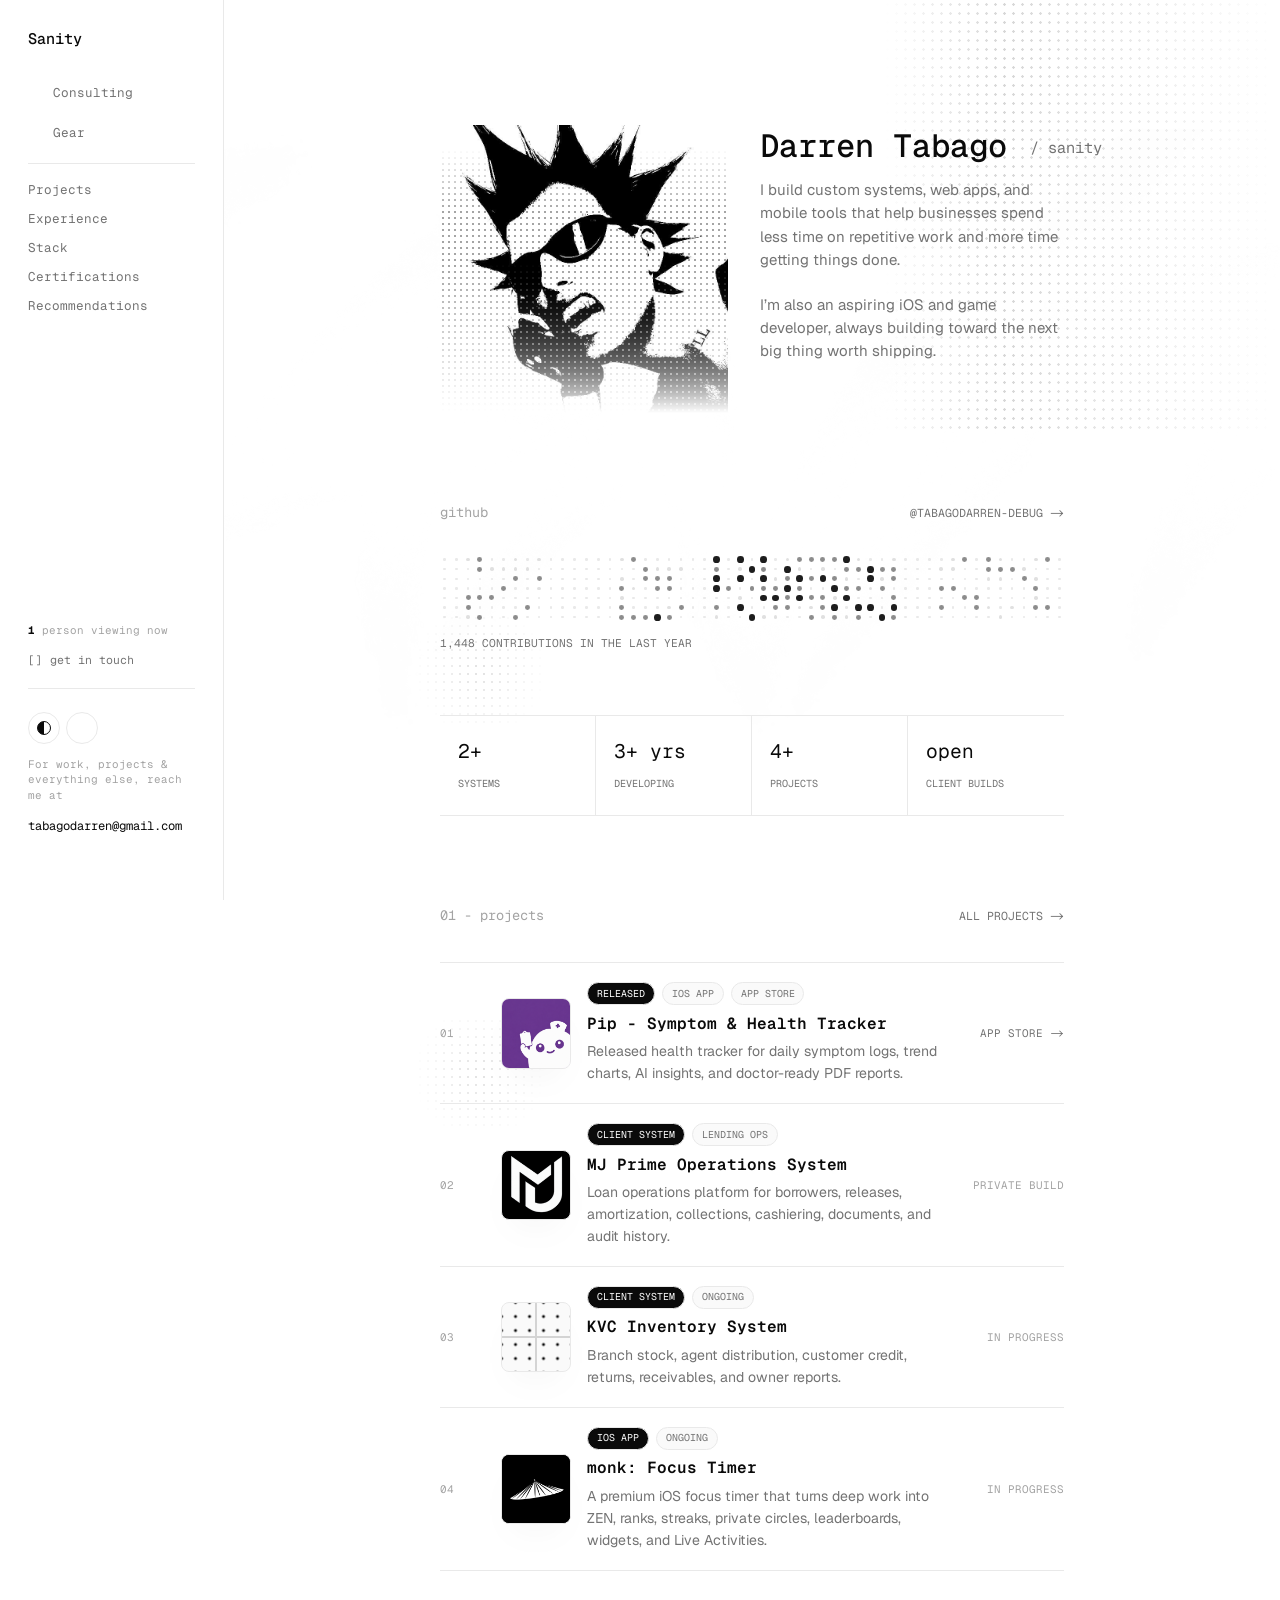
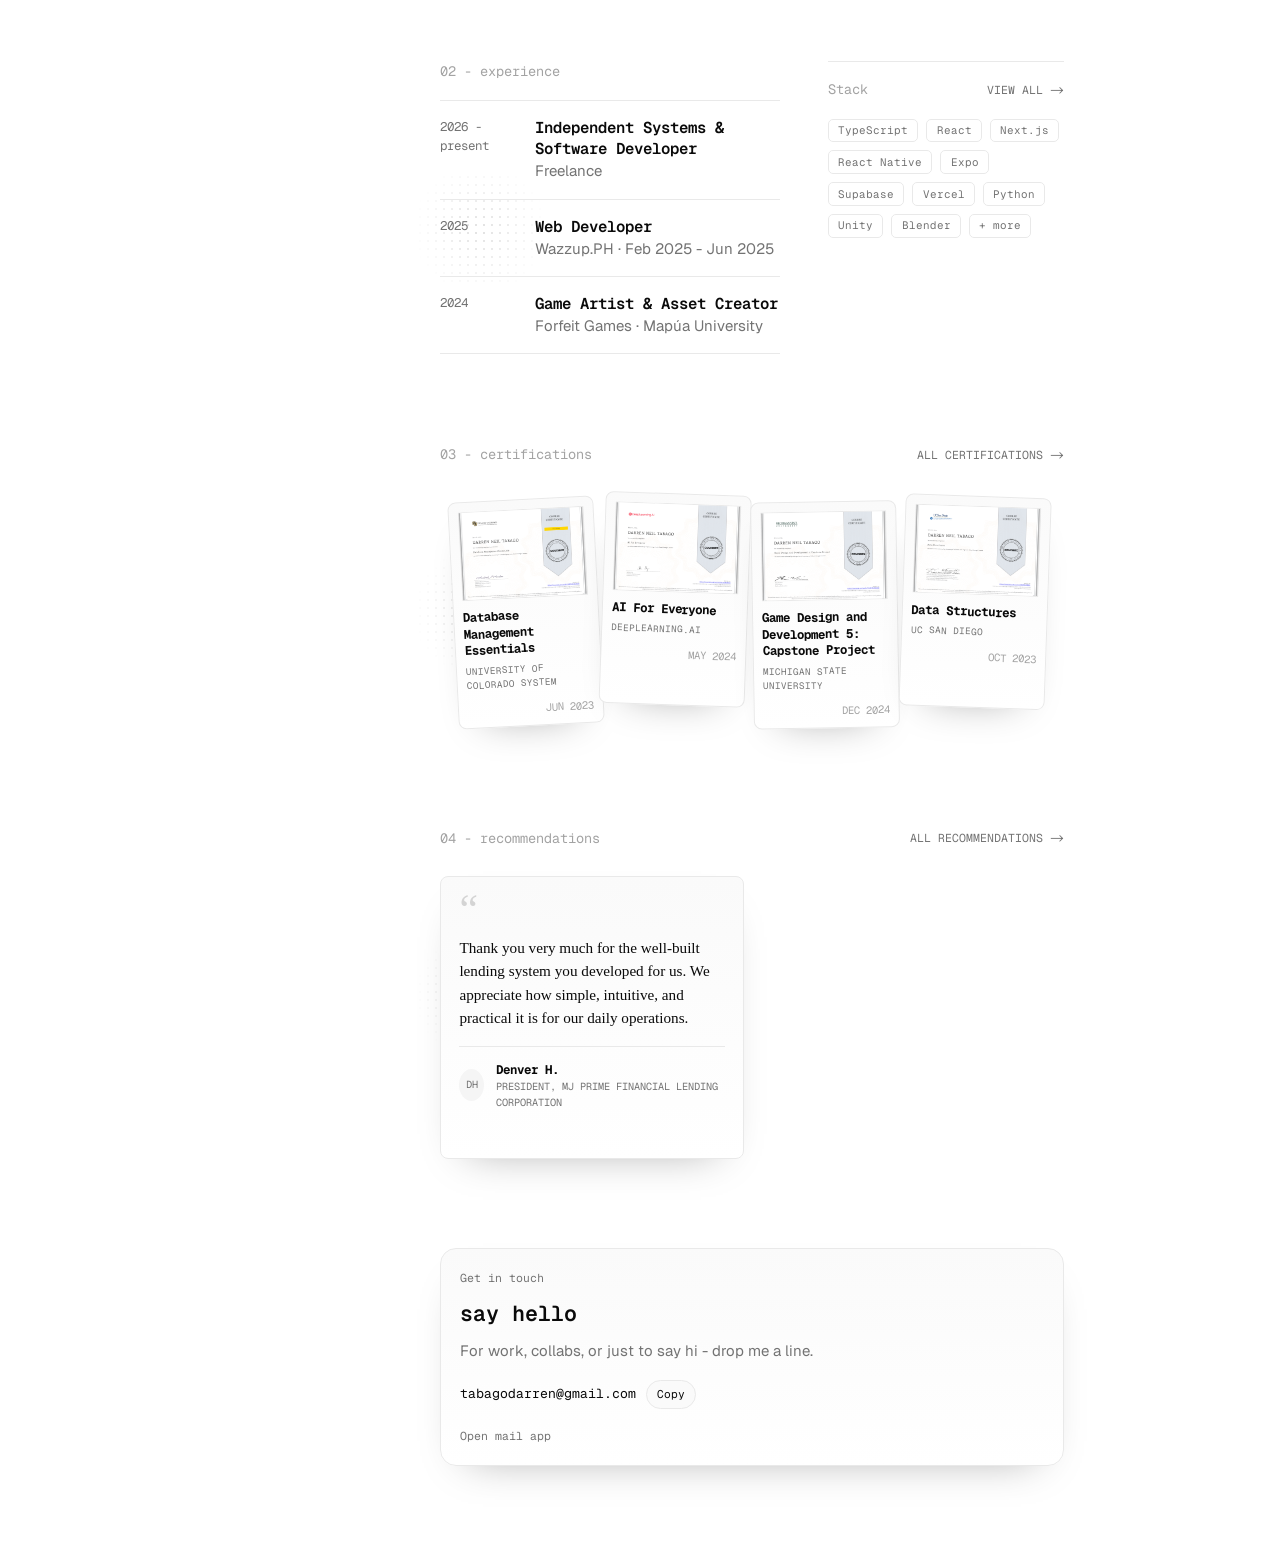
==== index.html @ e1247eee "Initial portfolio site" ====
<!doctype html>
<html lang="en" data-theme="system">
  <head>
    <meta charset="utf-8">
    <meta name="viewport" content="width=device-width, initial-scale=1">
    <meta name="color-scheme" content="light dark">
    <meta
      name="description"
      content="Sanity is a freelance custom systems and software developer building business tools today and a future game studio over time."
    >
    <title>Sanity - Systems, Software, Games</title>
    <link rel="preconnect" href="https://fonts.googleapis.com">
    <link rel="preconnect" href="https://fonts.gstatic.com" crossorigin>
    <link
      href="https://fonts.googleapis.com/css2?family=Geist:wght@400;500;600;700&family=Geist+Mono:wght@400;500;600&display=swap"
      rel="stylesheet"
    >
    <link rel="stylesheet" href="styles.css?v=site-11">
  </head>
  <body class="home-page">
    <a class="skip-link" href="#main">skip to content</a>

    <div class="homepage-video" aria-hidden="true">
      <video autoplay muted loop playsinline preload="metadata" poster="sanityresize.png">
        <source src="bgvideo.mp4" type="video/mp4">
      </video>
    </div>

    <header class="mobile-bar" aria-label="mobile navigation">
      <a class="mobile-brand" href="#top">Sanity</a>
      <div class="mobile-actions">
        <button class="icon-btn theme-toggle" type="button" aria-label="cycle theme">
          <span class="theme-glyph" aria-hidden="true"></span>
        </button>
        <button class="icon-btn sound-toggle" type="button" data-sound-toggle aria-label="Enable interface sounds" aria-pressed="false" title="Sounds off">
          <i data-lucide="volume-2" data-sound-on aria-hidden="true" hidden></i><i data-lucide="volume-x" data-sound-off aria-hidden="true"></i>
        </button>
        <button class="icon-btn menu-toggle" type="button" aria-label="open menu" aria-expanded="false">
          <span aria-hidden="true"></span>
          <span aria-hidden="true"></span>
        </button>
      </div>
    </header>

    <aside class="rail" aria-label="primary navigation">
      <a class="rail-brand" href="#top">Sanity</a>

      <nav class="rail-nav" aria-label="main links">
        <a href="consulting.html?v=nav-4">
          <i class="nav-icon" data-lucide="briefcase-business" aria-hidden="true"></i>
          <span>Consulting</span>
        </a>
      </nav>

      <nav class="rail-nav rail-nav-secondary" aria-label="service links">
        <a href="gear.html?v=nav-4">
          <i class="nav-icon" data-lucide="monitor" aria-hidden="true"></i>
          <span>Gear</span>
        </a>
      </nav>

      <nav class="rail-nav rail-nav-plain" aria-label="section links">
        <a href="#projects">Projects</a>
        <a href="#experience">Experience</a>
        <a href="stack.html">Stack</a>
        <a href="certifications.html">Certifications</a>
        <a href="#recommendations">Recommendations</a>
      </nav>

      <div class="rail-bottom">
        <p class="viewer-copy">1 person viewing now</p>

        <a class="chat-link" href="#contact">
          <span aria-hidden="true">[]</span>
          <span>get in touch</span>
        </a>

        <div class="utility-row" aria-label="display controls">
          <button class="mini-btn theme-toggle" type="button" aria-label="cycle theme">
            <span class="theme-glyph small" aria-hidden="true"></span>
          </button>
          <button class="mini-btn sound-toggle" type="button" data-sound-toggle aria-label="Enable interface sounds" aria-pressed="false" title="Sounds off">
            <i data-lucide="volume-2" data-sound-on aria-hidden="true" hidden></i><i data-lucide="volume-x" data-sound-off aria-hidden="true"></i>
          </button>
        </div>

        <p class="rail-contact-note">For work, projects & everything else, reach me at</p>
        <a class="rail-email" href="mailto:tabagodarren@gmail.com">tabagodarren@gmail.com</a>
      </div>
    </aside>

    <div class="mobile-menu" hidden>
      <nav aria-label="mobile menu">
        <a href="#projects">Projects</a>
        <a href="#experience">Experience</a>
        <a href="stack.html">Stack</a>
        <a href="#contact">Contact</a>
      </nav>
    </div>

    <main id="main" class="site-main">
      <section id="top" class="hero-grid reveal">
        <div class="logo-stage" aria-label="Sanity logo">
          <div class="hero-image-card">
            <img class="hero-image" src="pfp.jpg" alt="Sanity profile artwork">
          </div>
        </div>

        <div class="intro-copy">
          <h1>Darren Tabago <span>/ sanity</span></h1>
          <p>
            I build custom systems, web apps, and mobile tools that help businesses spend less time on repetitive work and
            more time getting things done.
          </p>
          <p>
            I’m also an aspiring iOS and game developer, always building toward the next big thing worth shipping.
          </p>
          <div class="social-row" aria-label="social links">
            <a href="https://x.com/madebysanity" target="_blank" rel="noreferrer" aria-label="X profile for madebysanity" title="X">
              <img class="social-icon" src="https://api.iconify.design/simple-icons:x.svg?color=%23a0a0a8" alt="" aria-hidden="true">
            </a>
            <a href="https://www.instagram.com/tabagodarren/" target="_blank" rel="noreferrer" aria-label="Instagram profile for tabagodarren" title="Instagram">
              <img class="social-icon" src="https://api.iconify.design/simple-icons:instagram.svg?color=%23a0a0a8" alt="" aria-hidden="true">
            </a>
          </div>
        </div>
      </section>

      <section id="github" class="content-section github-section reveal" aria-labelledby="github-title">
        <div class="section-head">
          <h2 id="github-title">github</h2>
          <a href="https://github.com/tabagodarren-debug" target="_blank" rel="noreferrer">@tabagodarren-debug -></a>
        </div>
        <a class="github-activity" href="https://github.com/tabagodarren-debug" target="_blank" rel="noreferrer" aria-label="Open tabagodarren-debug on GitHub">
          <span class="github-dot-graph" aria-hidden="true"></span>
          <span class="github-activity-count">1,448 contributions in the last year</span>
        </a>
      </section>

      <section class="stats-strip reveal" aria-label="brand stats">
        <a href="#projects">
          <strong>2+</strong>
          <span>systems</span>
        </a>
        <a href="#experience">
          <strong>3+ yrs</strong>
          <span>developing</span>
        </a>
        <a href="#projects">
          <strong>4+</strong>
          <span>projects</span>
        </a>
        <a href="#contact">
          <strong>open</strong>
          <span>client builds</span>
        </a>
      </section>

      <section id="projects" class="content-section reveal" aria-labelledby="projects-title">
        <div class="section-head">
          <h2 id="projects-title">01 - projects</h2>
          <a href="#projects">all projects -></a>
        </div>
        <div class="project-index" aria-label="Selected projects">
          <article class="project-case">
            <div class="case-number">01</div>
            <div class="app-icon image-icon full-icon">
              <img src="projecticons/pipicon.png" alt="Pip app icon">
            </div>
            <div class="case-copy">
              <div class="project-badges">
                <span>released</span>
                <span>ios app</span>
                <span>app store</span>
              </div>
              <h3>Pip - Symptom & Health Tracker</h3>
              <p>Released health tracker for daily symptom logs, trend charts, AI insights, and doctor-ready PDF reports.</p>
            </div>
            <a class="case-action" href="https://apps.apple.com/ph/app/pip-symptom-health-tracker/id6773211681" target="_blank" rel="noreferrer">app store -></a>
          </article>

          <article class="project-case">
            <div class="case-number">02</div>
            <div class="app-icon image-icon dark-icon full-icon">
              <img src="projecticons/mjlogodarkmode.png" alt="MJ Lending System logo">
            </div>
            <div class="case-copy">
              <div class="project-badges">
                <span>client system</span>
                <span>lending ops</span>
              </div>
              <h3>MJ Prime Operations System</h3>
              <p>Loan operations platform for borrowers, releases, amortization, collections, cashiering, documents, and audit history.</p>
            </div>
            <span class="case-action">private build</span>
          </article>

          <article class="project-case">
            <div class="case-number">03</div>
            <div class="app-icon icon-stock" aria-hidden="true"></div>
            <div class="case-copy">
              <div class="project-badges">
                <span>client system</span>
                <span>ongoing</span>
              </div>
              <h3>KVC Inventory System</h3>
              <p>Branch stock, agent distribution, customer credit, returns, receivables, and owner reports.</p>
            </div>
            <span class="case-action">in progress</span>
          </article>

          <article class="project-case">
            <div class="case-number">04</div>
            <div class="app-icon image-icon dark-icon">
              <img src="assets/monkappiconupdated.png" alt="monk app icon">
            </div>
            <div class="case-copy">
              <div class="project-badges">
                <span>ios app</span>
                <span>ongoing</span>
              </div>
              <h3>monk: Focus Timer</h3>
              <p>A premium iOS focus timer that turns deep work into ZEN, ranks, streaks, private circles, leaderboards, widgets, and Live Activities.</p>
            </div>
            <span class="case-action">in progress</span>
          </article>
        </div>
      </section>

      <section id="experience" class="content-section split-content reveal" aria-labelledby="experience-title">
        <div>
          <div class="section-head compact">
            <h2 id="experience-title">02 - experience</h2>
          </div>
          <div class="timeline">
            <article>
              <time>2026 - present</time>
              <div>
                <h3>Independent Systems &amp; Software Developer</h3>
                <p>Freelance</p>
              </div>
            </article>
            <article>
              <time>2025</time>
              <div>
                <h3>Web Developer</h3>
                <p>Wazzup.PH · Feb 2025 - Jun 2025</p>
              </div>
            </article>
            <article>
              <time>2024</time>
              <div>
                <h3>Game Artist &amp; Asset Creator</h3>
                <p>Forfeit Games · Mapúa University</p>
              </div>
            </article>
          </div>
        </div>

        <aside id="stack" class="stack-card" aria-labelledby="stack-title">
          <div class="section-head compact">
            <h2 id="stack-title">Stack</h2>
            <a href="stack.html">view all -></a>
          </div>
          <ul class="stack-list" aria-label="technology stack">
            <li>TypeScript</li>
            <li>React</li>
            <li>Next.js</li>
            <li>React Native</li>
            <li>Expo</li>
            <li>Supabase</li>
            <li>Vercel</li>
            <li>Python</li>
            <li>Unity</li>
            <li>Blender</li>
            <li class="stack-more"><a href="stack.html">+ more</a></li>
          </ul>
        </aside>
      </section>

      <section id="certifications" class="content-section reveal" aria-labelledby="certs-title">
        <div class="section-head">
          <h2 id="certs-title">03 - certifications</h2>
          <a href="certifications.html">all certifications -></a>
        </div>
        <div class="cert-featured" aria-label="Selected credentials">
          <div class="cert-grid">
            <a class="cert-tile cert-featured-tile" href="certifs/Coursera%20CWQKAU4G4NX4.pdf" data-certificate-preview data-verify-url="https://coursera.org/verify/CWQKAU4G4NX4" target="_blank" rel="noreferrer" aria-label="Open Database Management Essentials certificate preview">
              <img class="cert-featured-image" src="certifs/previews/CWQKAU4G4NX4.png" alt="Database Management Essentials certificate" loading="lazy">
              <span class="cert-main">
                <strong>Database Management Essentials</strong>
                <span>University of Colorado System</span>
              </span>
              <time datetime="2023-06-26">Jun 2023</time>
            </a>
            <a class="cert-tile cert-featured-tile" href="certifs/Coursera%206NVV4N8DKXK4.pdf" data-certificate-preview data-verify-url="https://coursera.org/verify/6NVV4N8DKXK4" target="_blank" rel="noreferrer" aria-label="Open AI For Everyone certificate preview">
              <img class="cert-featured-image" src="certifs/previews/6NVV4N8DKXK4.png" alt="AI For Everyone certificate" loading="lazy">
              <span class="cert-main">
                <strong>AI For Everyone</strong>
                <span>DeepLearning.AI</span>
              </span>
              <time datetime="2024-05-10">May 2024</time>
            </a>
            <a class="cert-tile cert-featured-tile" href="certifs/Coursera%20514OYQ6QNHXM.pdf" data-certificate-preview data-verify-url="https://coursera.org/verify/514OYQ6QNHXM" target="_blank" rel="noreferrer" aria-label="Open Game Design and Development 5 Capstone Project certificate preview">
              <img class="cert-featured-image" src="certifs/previews/514OYQ6QNHXM.png" alt="Game Design and Development 5 Capstone Project certificate" loading="lazy">
              <span class="cert-main">
                <strong>Game Design and Development 5: Capstone Project</strong>
                <span>Michigan State University</span>
              </span>
              <time datetime="2024-12-11">Dec 2024</time>
            </a>
            <a class="cert-tile cert-featured-tile" href="certifs/Coursera%20U3X84WHR88KL.pdf" data-certificate-preview data-verify-url="https://coursera.org/verify/U3X84WHR88KL" target="_blank" rel="noreferrer" aria-label="Open Data Structures certificate preview">
              <img class="cert-featured-image" src="certifs/previews/U3X84WHR88KL.png" alt="Data Structures certificate" loading="lazy">
              <span class="cert-main">
                <strong>Data Structures</strong>
                <span>UC San Diego</span>
              </span>
              <time datetime="2023-10-26">Oct 2023</time>
            </a>
          </div>
        </div>

        <div class="cert-groups">
          <section id="cert-systems" class="cert-category" aria-labelledby="cert-systems-title">
            <div class="cert-category-head">
              <h3 id="cert-systems-title">Systems & software</h3>
              <span>04 credentials</span>
            </div>
            <div class="cert-grid">
              <a class="cert-tile" href="https://coursera.org/verify/CWQKAU4G4NX4" target="_blank" rel="noreferrer">
                <span class="cert-mark">CU</span>
                <span class="cert-main">
                  <strong>Database Management Essentials</strong>
                  <span>University of Colorado System</span>
                </span>
                <time datetime="2023-06-26">Jun 2023</time>
                <span class="cert-link">verify -></span>
              </a>
              <a class="cert-tile" href="https://coursera.org/verify/U3X84WHR88KL" target="_blank" rel="noreferrer">
                <span class="cert-mark">UC</span>
                <span class="cert-main">
                  <strong>Data Structures</strong>
                  <span>UC San Diego</span>
                </span>
                <time datetime="2023-10-26">Oct 2023</time>
                <span class="cert-link">verify -></span>
              </a>
              <a class="cert-tile" href="https://coursera.org/verify/XQCB2U3BT3US" target="_blank" rel="noreferrer">
                <span class="cert-mark">UM</span>
                <span class="cert-main">
                  <strong>IT Infrastructure and Emerging Trends</strong>
                  <span>University of Minnesota</span>
                </span>
                <time datetime="2022-09-19">Sep 2022</time>
                <span class="cert-link">verify -></span>
              </a>
              <a class="cert-tile" href="https://coursera.org/verify/DUQSD8ZJ3LCP" target="_blank" rel="noreferrer">
                <span class="cert-mark">HK</span>
                <span class="cert-main">
                  <strong>Search Engines for Web and Enterprise Data</strong>
                  <span>HKUST</span>
                </span>
                <time datetime="2023-10-22">Oct 2023</time>
                <span class="cert-link">verify -></span>
              </a>
            </div>
          </section>

          <section id="cert-ai" class="cert-category" aria-labelledby="cert-ai-title">
            <div class="cert-category-head">
              <h3 id="cert-ai-title">AI & data</h3>
              <span>03 credentials</span>
            </div>
            <div class="cert-grid">
              <a class="cert-tile" href="https://coursera.org/verify/6NVV4N8DKXK4" target="_blank" rel="noreferrer">
                <span class="cert-mark">DL</span>
                <span class="cert-main">
                  <strong>AI For Everyone</strong>
                  <span>DeepLearning.AI</span>
                </span>
                <time datetime="2024-05-10">May 2024</time>
                <span class="cert-link">verify -></span>
              </a>
              <a class="cert-tile" href="https://coursera.org/verify/TVCDJBQRDPQ4" target="_blank" rel="noreferrer">
                <span class="cert-mark">UD</span>
                <span class="cert-main">
                  <strong>Big Data, Artificial Intelligence, and Ethics</strong>
                  <span>UC Davis</span>
                </span>
                <time datetime="2025-03-15">Mar 2025</time>
                <span class="cert-link">verify -></span>
              </a>
              <a class="cert-tile" href="https://coursera.org/verify/QUTACEDU658B" target="_blank" rel="noreferrer">
                <span class="cert-mark">CB</span>
                <span class="cert-main">
                  <strong>Computational Vision</strong>
                  <span>University of Colorado Boulder</span>
                </span>
                <time datetime="2024-11-10">Nov 2024</time>
                <span class="cert-link">verify -></span>
              </a>
            </div>
          </section>

          <section id="cert-games" class="cert-category" aria-labelledby="cert-games-title">
            <div class="cert-category-head">
              <h3 id="cert-games-title">Game development</h3>
              <span>08 credentials</span>
            </div>
            <div class="cert-grid">
              <a class="cert-tile" href="https://coursera.org/verify/D5ETMCLUN3TY" target="_blank" rel="noreferrer">
                <span class="cert-mark">MS</span>
                <span class="cert-main">
                  <strong>Game Design and Development 2: 2D Platformer</strong>
                  <span>Michigan State University</span>
                </span>
                <time datetime="2024-07-27">Jul 2024</time>
                <span class="cert-link">verify -></span>
              </a>
              <a class="cert-tile" href="https://coursera.org/verify/K4OIT477QFF6" target="_blank" rel="noreferrer">
                <span class="cert-mark">MS</span>
                <span class="cert-main">
                  <strong>Game Design and Development 3: 3D Shooter</strong>
                  <span>Michigan State University</span>
                </span>
                <time datetime="2024-11-10">Nov 2024</time>
                <span class="cert-link">verify -></span>
              </a>
              <a class="cert-tile" href="https://coursera.org/verify/BCFSP6D78L0Z" target="_blank" rel="noreferrer">
                <span class="cert-mark">MS</span>
                <span class="cert-main">
                  <strong>Game Design and Development 4: 3D Platformer</strong>
                  <span>Michigan State University</span>
                </span>
                <time datetime="2024-11-15">Nov 2024</time>
                <span class="cert-link">verify -></span>
              </a>
              <a class="cert-tile" href="https://coursera.org/verify/514OYQ6QNHXM" target="_blank" rel="noreferrer">
                <span class="cert-mark">MS</span>
                <span class="cert-main">
                  <strong>Game Design and Development 5: Capstone Project</strong>
                  <span>Michigan State University</span>
                </span>
                <time datetime="2024-12-11">Dec 2024</time>
                <span class="cert-link">verify -></span>
              </a>
              <a class="cert-tile" href="https://coursera.org/verify/G2ZMTH22YHN4" target="_blank" rel="noreferrer">
                <span class="cert-mark">CA</span>
                <span class="cert-main">
                  <strong>Story and Narrative Development for Video Games</strong>
                  <span>California Institute of the Arts</span>
                </span>
                <time datetime="2024-05-10">May 2024</time>
                <span class="cert-link">verify -></span>
              </a>
              <a class="cert-tile" href="https://coursera.org/verify/NRU5J93RURE9" target="_blank" rel="noreferrer">
                <span class="cert-mark">CA</span>
                <span class="cert-main">
                  <strong>Character Design for Video Games</strong>
                  <span>California Institute of the Arts</span>
                </span>
                <time datetime="2024-07-27">Jul 2024</time>
                <span class="cert-link">verify -></span>
              </a>
              <a class="cert-tile" href="https://coursera.org/verify/R2ZH9RP0BF6K" target="_blank" rel="noreferrer">
                <span class="cert-mark">ER</span>
                <span class="cert-main">
                  <strong>Serious Gaming</strong>
                  <span>Erasmus University Rotterdam</span>
                </span>
                <time datetime="2025-03-19">Mar 2025</time>
                <span class="cert-link">verify -></span>
              </a>
              <a class="cert-tile" href="https://coursera.org/verify/F1LL1Z7HKXSR" target="_blank" rel="noreferrer">
                <span class="cert-mark">UC</span>
                <span class="cert-main">
                  <strong>Game Developers and Esports Organizations</strong>
                  <span>University of California, Irvine</span>
                </span>
                <time datetime="2025-03-19">Mar 2025</time>
                <span class="cert-link">verify -></span>
              </a>
            </div>
          </section>

          <section id="cert-xr" class="cert-category" aria-labelledby="cert-xr-title">
            <div class="cert-category-head">
              <h3 id="cert-xr-title">XR & product design</h3>
              <span>05 credentials</span>
            </div>
            <div class="cert-grid">
              <a class="cert-tile" href="https://coursera.org/verify/4WKNC6YYTGFX" target="_blank" rel="noreferrer">
                <span class="cert-mark">YU</span>
                <span class="cert-main">
                  <strong>Smart Device & Mobile Emerging Technologies</strong>
                  <span>Yonsei University</span>
                </span>
                <time datetime="2024-02-07">Feb 2024</time>
                <span class="cert-link">verify -></span>
              </a>
              <a class="cert-tile" href="https://coursera.org/verify/4Y8J8AZYHGHE" target="_blank" rel="noreferrer">
                <span class="cert-mark">IC</span>
                <span class="cert-main">
                  <strong>Introduction to Android Graphics</strong>
                  <span>Imperial College London</span>
                </span>
                <time datetime="2024-02-01">Feb 2024</time>
                <span class="cert-link">verify -></span>
              </a>
              <a class="cert-tile" href="https://coursera.org/verify/BNUFU8UFYJHM" target="_blank" rel="noreferrer">
                <span class="cert-mark">UC</span>
                <span class="cert-main">
                  <strong>Human-Centered Design: an Introduction</strong>
                  <span>UC San Diego</span>
                </span>
                <time datetime="2024-07-28">Jul 2024</time>
                <span class="cert-link">verify -></span>
              </a>
              <a class="cert-tile" href="https://coursera.org/verify/77NE1TV2ZV9U" target="_blank" rel="noreferrer">
                <span class="cert-mark">GL</span>
                <span class="cert-main">
                  <strong>3D Interaction Design in Virtual Reality</strong>
                  <span>Goldsmiths, University of London</span>
                </span>
                <time datetime="2025-02-06">Feb 2025</time>
                <span class="cert-link">verify -></span>
              </a>
              <a class="cert-tile" href="https://coursera.org/verify/VNPYOO8TEOH5" target="_blank" rel="noreferrer">
                <span class="cert-mark">GL</span>
                <span class="cert-main">
                  <strong>Building Interactive 3D Characters and Social VR</strong>
                  <span>Goldsmiths, University of London</span>
                </span>
                <time datetime="2025-02-06">Feb 2025</time>
                <span class="cert-link">verify -></span>
              </a>
            </div>
          </section>
        </div>
      </section>

      <section id="recommendations" class="content-section reveal" aria-labelledby="recommendations-title">
        <div class="section-head">
          <h2 id="recommendations-title">04 - recommendations</h2>
          <a href="#">all recommendations -></a>
        </div>
        <div class="quote-grid">
          <button class="recommendation-card" type="button" data-recommendation-card aria-haspopup="dialog" aria-label="Read the full recommendation from Denver H.">
            <span class="recommendation-mark" aria-hidden="true">&ldquo;</span>
            <blockquote>Thank you very much for the well-built lending system you developed for us. We appreciate how simple, intuitive, and practical it is for our daily operations.</blockquote>
            <span class="recommendation-person"><span class="recommendation-initials" aria-hidden="true">DH</span><span><strong>Denver H.</strong><small>President, MJ Prime Financial Lending Corporation</small></span></span>
            <span class="recommendation-more">read full recommendation -></span>
          </button>
        </div>
      </section>

      <section id="contact" class="lower-grid reveal">
        <article class="lower-card">
          <span class="card-label">Get in touch</span>
          <h2>say hello</h2>
          <p>For work, collabs, or just to say hi - drop me a line.</p>
          <div class="email-copy">
            <a href="mailto:tabagodarren@gmail.com">tabagodarren@gmail.com</a>
            <button type="button" data-copy="tabagodarren@gmail.com">Copy</button>
          </div>
          <a class="text-link" href="mailto:tabagodarren@gmail.com">Open mail app</a>
        </article>
      </section>

      <section id="shop" class="hidden-anchor" aria-label="shop placeholder"></section>
      <section id="resources" class="hidden-anchor" aria-label="resources placeholder"></section>
      <section id="collabs" class="hidden-anchor" aria-label="collabs placeholder"></section>
    </main>

    <dialog class="certificate-dialog" data-certificate-dialog aria-labelledby="certificate-dialog-title">
      <div class="certificate-dialog-bar">
        <div>
          <p class="certificate-dialog-label">certificate preview</p>
          <h2 id="certificate-dialog-title"></h2>
        </div>
        <button class="certificate-dialog-close" type="button" aria-label="close certificate preview">close</button>
      </div>
      <p class="certificate-dialog-issuer"></p>
      <img class="certificate-dialog-image" alt="">
      <div class="certificate-dialog-actions">
        <a class="certificate-dialog-pdf" target="_blank" rel="noreferrer">open pdf -></a>
        <a class="certificate-dialog-verify" target="_blank" rel="noreferrer">verify on Coursera -></a>
      </div>
    </dialog>

    <dialog class="recommendation-dialog" data-recommendation-dialog aria-labelledby="recommendation-dialog-title">
      <div class="recommendation-dialog-bar">
        <div>
          <p class="recommendation-dialog-label">Client recommendation</p>
          <h2 id="recommendation-dialog-title">Denver H.</h2>
          <p class="recommendation-dialog-role">President, MJ Prime Financial Lending Corporation</p>
        </div>
        <button class="recommendation-dialog-close" type="button">close</button>
      </div>
      <blockquote>“Thank you very much for the well-built lending system you developed for us. We appreciate how simple, intuitive, and practical it is for our daily operations.</blockquote>
      <blockquote>Features such as DTR and cashiering have made our monitoring and transactions much more organized and convenient.</blockquote>
      <blockquote>Overall, we are very satisfied with both the system and your service. You were easy to communicate with, responsive, and delivered a system that our team can use with confidence. Highly recommended!”</blockquote>
    </dialog>

    <script src="https://unpkg.com/lucide@0.468.0/dist/umd/lucide.min.js"></script>
    <script src="script.js?v=site-10"></script>
  </body>
</html>
---- styles.css ----
:root {
  --pixel-font: "Geist Pixel", "Geist Mono", ui-monospace, monospace;
}

@font-face {
  font-family: "Geist Pixel";
  font-style: normal;
  font-weight: 400;
  font-display: swap;
  src:
    url("https://cdn.jsdelivr.net/fontsource/fonts/geist-pixel@5.3.0/latin-400-normal.woff2") format("woff2"),
    url("https://cdn.jsdelivr.net/fontsource/fonts/geist-pixel@5.3.0/latin-400-normal.woff") format("woff");
}

h1,
h2,
h3,
h4,
h5,
h6,
strong,
b {
  font-family: var(--pixel-font);
}

:root {
  color-scheme: light dark;
  --bg: #ffffff;
  --ink: #0a0a0a;
  --muted: #737373;
  --faint: #a3a3a3;
  --line: #e9e9e9;
  --line-strong: #d4d4d4;
  --surface: #fafafa;
  --surface-strong: #f5f5f5;
  --shadow: 0 18px 42px -28px rgb(0 0 0 / 38%);
  --rail: 14rem;
  --content: 39rem;
  --ease: cubic-bezier(0.16, 1, 0.3, 1);
  --signature-opacity: 0.055;
  --signature-filter: invert(1);
  --video-opacity: 0.24;
  --video-scrim: rgb(255 255 255 / 70%);
}

:root[data-theme="dark"] {
  color-scheme: dark;
  --bg: #0c0c0f;
  --ink: #f4f4f5;
  --muted: #a0a0a8;
  --faint: #8a8a92;
  --line: #2a2a30;
  --line-strong: #3a3a42;
  --surface: #18181b;
  --surface-strong: #1e1e22;
  --shadow: 0 18px 42px -28px rgb(0 0 0 / 0%);
  --signature-opacity: 0.22;
  --signature-filter: none;
  --video-opacity: 0.3;
  --video-scrim: rgb(12 12 15 / 58%);
}

@media (prefers-color-scheme: dark) {
  :root[data-theme="system"] {
    color-scheme: dark;
    --bg: #0c0c0f;
    --ink: #f4f4f5;
    --muted: #a0a0a8;
    --faint: #8a8a92;
    --line: #2a2a30;
    --line-strong: #3a3a42;
    --surface: #18181b;
    --surface-strong: #1e1e22;
    --shadow: 0 18px 42px -28px rgb(0 0 0 / 0%);
    --signature-opacity: 0.22;
    --signature-filter: none;
    --video-opacity: 0.3;
    --video-scrim: rgb(12 12 15 / 58%);
  }
}

* {
  box-sizing: border-box;
}

html {
  scroll-behavior: smooth;
}

body {
  position: relative;
  margin: 0;
  background:
    radial-gradient(circle at 18rem 74rem, color-mix(in srgb, var(--ink) 7%, transparent) 1px, transparent 1.5px) 0 0 / 9px 9px no-repeat,
    var(--bg);
  color: var(--ink);
  font-family: "Geist", system-ui, sans-serif;
  font-size: 15px;
  line-height: 1.55;
  transition: background-color 320ms var(--ease), color 320ms var(--ease);
}

body::before {
  position: fixed;
  left: -32vw;
  top: 35vh;
  z-index: 0;
  width: 170vw;
  height: 42rem;
  pointer-events: none;
  content: "";
  opacity: var(--signature-opacity);
  background: url("sanityresize.png") center / contain no-repeat;
  filter: var(--signature-filter);
  transform: rotate(-9deg);
  transform-origin: 54% 50%;
}

body::after {
  position: fixed;
  top: 0;
  right: 0;
  z-index: 0;
  width: 31vw;
  height: 27rem;
  pointer-events: none;
  content: "";
  opacity: 0.16;
  background-image: radial-gradient(circle, var(--ink) 1px, transparent 1.5px);
  background-size: 9px 9px;
  mask-image: linear-gradient(90deg, transparent, black 30%, transparent);
}

.home-page::before,
.video-page::before {
  opacity: 0;
}

.homepage-video {
  position: fixed;
  inset: 0;
  z-index: 0;
  overflow: hidden;
  pointer-events: none;
  background: var(--bg);
}

.homepage-video::after {
  position: absolute;
  inset: 0;
  content: "";
  background: var(--video-scrim);
}

.homepage-video video {
  display: block;
  width: 100%;
  height: 100%;
  opacity: var(--video-opacity);
  object-fit: cover;
  filter: grayscale(1) contrast(1.08);
}

::selection {
  background: var(--ink);
  color: var(--bg);
}

a {
  color: inherit;
  text-decoration: none;
}

a:hover {
  color: var(--ink);
}

button,
input {
  font: inherit;
}

button {
  color: inherit;
}

.skip-link {
  position: fixed;
  top: 1rem;
  left: 1rem;
  z-index: 1000;
  transform: translateY(-150%);
  border-radius: 6px;
  background: var(--ink);
  color: var(--bg);
  padding: 0.55rem 0.75rem;
}

.skip-link:focus {
  transform: translateY(0);
}

.rail {
  position: fixed;
  inset: 0 auto 0 0;
  z-index: 20;
  display: none;
  width: var(--rail);
  border-right: 1px solid var(--line);
  background: color-mix(in srgb, var(--bg) 94%, transparent);
  padding: 1.7rem 1.75rem;
  backdrop-filter: blur(18px);
}

.rail-brand,
.mobile-brand {
  font-family: "Geist Mono", ui-monospace, monospace;
  font-size: 0.95rem;
  font-weight: 500;
}

.rail-nav {
  display: grid;
  gap: 0.8rem;
  border-bottom: 1px solid var(--line);
  padding: 2rem 0 1.25rem;
}

.rail-nav a,
.shortcut-btn,
.chat-link,
.rail-contact-note,
.rail-email,
.viewer-copy,
.section-head,
.project-badges,
.pill-list,
.card-label,
.typing-stats,
kbd {
  font-family: "Geist Mono", ui-monospace, monospace;
}

.rail-nav a {
  display: flex;
  align-items: center;
  gap: 0.65rem;
  color: var(--muted);
  font-size: 0.79rem;
  transition: color 180ms ease, transform 180ms ease;
}

.rail-nav a:hover {
  color: var(--ink);
  transform: translateX(2px);
}

.nav-icon {
  display: block;
  width: 0.9rem;
  height: 0.9rem;
  color: var(--faint);
  stroke-width: 1.5;
}

.rail-nav-secondary {
  padding-top: 0.65rem;
}

.rail-nav[aria-label="main links"] {
  border-bottom: 0;
  padding-bottom: 0.65rem;
}

.rail-nav-plain {
  gap: 0.58rem;
  border-bottom: 0;
  padding-top: 1.05rem;
}

.rail-nav-plain a {
  display: block;
}

.rail-bottom {
  display: grid;
  align-content: end;
  height: calc(100dvh - 25rem);
  min-height: 23rem;
  gap: 0.8rem;
}

.shortcut-btn {
  display: flex;
  align-items: center;
  gap: 0.3rem;
  cursor: pointer;
  border: 0;
  background: transparent;
  color: var(--muted);
  padding: 0;
  font-size: 0.7rem;
  text-align: left;
}

kbd {
  min-width: 1.15rem;
  border: 1px solid var(--line-strong);
  border-radius: 5px;
  background: var(--surface);
  color: var(--muted);
  padding: 0 0.24rem;
  font-size: 0.58rem;
  text-align: center;
}

.viewer-row {
  display: flex;
  align-items: center;
  margin-top: 0.75rem;
}

.viewer-dot,
.viewer-count {
  display: inline-grid;
  width: 1.35rem;
  height: 1.35rem;
  margin-right: -0.32rem;
  place-items: center;
  border: 1px solid var(--line);
  border-radius: 999px;
  background: var(--surface);
}

.viewer-dot::before {
  width: 0.45rem;
  height: 0.45rem;
  content: "";
  border-radius: inherit;
  background: var(--ink);
}

.viewer-count {
  width: auto;
  min-width: 2rem;
  padding: 0 0.35rem;
  color: var(--muted);
  font-family: "Geist Mono", ui-monospace, monospace;
  font-size: 0.62rem;
}

.viewer-copy,
.rail-contact-note {
  margin: 0;
  color: var(--faint);
  font-size: 0.68rem;
  line-height: 1.45;
}

.viewer-copy::first-letter {
  color: var(--ink);
  font-weight: 700;
}

.chat-link {
  display: flex;
  gap: 0.5rem;
  border-bottom: 1px solid var(--line);
  color: var(--muted);
  padding-bottom: 1.15rem;
  font-size: 0.72rem;
}

.utility-row {
  display: flex;
  gap: 0.35rem;
  padding-top: 0.65rem;
}

.mini-btn,
.icon-btn {
  display: inline-grid;
  width: 44px;
  height: 44px;
  cursor: pointer;
  place-items: center;
  border: 1px solid var(--line);
  border-radius: 999px;
  background: var(--bg);
  transition: background-color 180ms var(--ease), border-color 180ms var(--ease), color 180ms var(--ease), transform 180ms var(--ease);
}

.mini-btn {
  width: 2rem;
  height: 2rem;
}

.sound-toggle svg {
  width: 0.9rem;
  height: 0.9rem;
  stroke-width: 1.5;
}

.sound-toggle [hidden] {
  display: none;
}

.theme-glyph {
  width: 1rem;
  height: 1rem;
  border: 1.5px solid currentColor;
  border-radius: 999px;
  background: linear-gradient(90deg, currentColor 50%, transparent 50%);
  transition: transform 360ms var(--ease);
}

.theme-toggle.is-theme-switching .theme-glyph {
  transform: rotate(180deg) scale(0.88);
}

::view-transition-old(root),
::view-transition-new(root) {
  animation-duration: 400ms;
  animation-timing-function: var(--ease);
}

::view-transition-old(root) {
  animation-name: theme-fade-out;
}

::view-transition-new(root) {
  animation-name: theme-reveal;
}

@keyframes theme-fade-out {
  to { opacity: 0; }
}

@keyframes theme-reveal {
  from { clip-path: circle(0 at var(--theme-reveal-x, 50%) var(--theme-reveal-y, 50%)); }
  to { clip-path: circle(150vmax at var(--theme-reveal-x, 50%) var(--theme-reveal-y, 50%)); }
}

.theme-glyph.small {
  width: 0.85rem;
  height: 0.85rem;
}

.rail-email {
  color: var(--ink);
  font-size: 0.76rem;
}

.mobile-bar {
  position: sticky;
  top: 0;
  z-index: 30;
  display: flex;
  align-items: center;
  justify-content: space-between;
  min-height: 4.25rem;
  border-bottom: 1px solid var(--line);
  background: color-mix(in srgb, var(--bg) 94%, transparent);
  padding: 0 1rem;
  backdrop-filter: blur(18px);
}

.mobile-actions {
  display: flex;
  gap: 0.5rem;
}

.menu-toggle span {
  display: block;
  width: 1rem;
  height: 1px;
  background: currentColor;
}

.menu-toggle span + span {
  margin-top: -0.7rem;
}

.mobile-menu {
  position: fixed;
  inset: 4.25rem 0 0;
  z-index: 25;
  background: color-mix(in srgb, var(--bg) 96%, transparent);
  backdrop-filter: blur(18px);
}

.mobile-menu nav {
  display: grid;
  padding: 1rem;
}

.mobile-menu a {
  border-bottom: 1px solid var(--line);
  padding: 1.1rem 0;
  font-family: "Geist Mono", ui-monospace, monospace;
  font-size: 0.78rem;
}

.site-main {
  position: relative;
  z-index: 1;
  width: min(100% - 2rem, var(--content));
  margin: 0 auto;
  padding: 3.25rem 0 6rem;
}

.hero-grid {
  display: grid;
  gap: 2rem;
  padding-top: 0.8rem;
}

.logo-stage {
  position: relative;
  display: grid;
  min-height: 18rem;
  place-items: end center;
}

.logo-stage::after {
  display: none;
}

.hero-image-card {
  position: relative;
  z-index: 1;
  display: grid;
  width: min(18rem, 82vw);
  aspect-ratio: 1;
  place-items: center;
  overflow: hidden;
  background: var(--surface);
  isolation: isolate;
}

.hero-image-card::before,
.hero-image-card::after {
  position: absolute;
  inset: 0;
  content: "";
  pointer-events: none;
}

.hero-image-card::before {
  z-index: 2;
  opacity: 0.5;
  background-image: radial-gradient(circle, rgb(0 0 0 / 70%) 1px, transparent 1.55px);
  background-size: 6px 6px;
  mix-blend-mode: multiply;
  mask-image: linear-gradient(180deg, transparent 8%, black 30%, black 100%);
}

.hero-image-card::after {
  z-index: 3;
  background:
    radial-gradient(circle, var(--bg) 1px, transparent 1.55px) 0 0 / 6px 6px,
    linear-gradient(180deg, transparent 54%, var(--bg) 100%);
  mask-image: linear-gradient(180deg, transparent 48%, black 100%);
}

.hero-image {
  position: relative;
  z-index: 1;
  width: 100%;
  height: 100%;
  object-fit: cover;
}

.intro-copy h1 {
  margin: 0 0 1rem;
  font-family: var(--pixel-font);
  font-size: clamp(1.7rem, 4.6vw, 2rem);
  font-weight: 500;
  line-height: 1.05;
  white-space: nowrap;
}

.intro-copy h1 span {
  display: inline-block;
  margin-left: 0.25rem;
  color: var(--muted);
  font-family: "Geist Mono", ui-monospace, monospace;
  font-size: 0.48em;
  font-weight: 400;
  vertical-align: middle;
}

.intro-copy p {
  max-width: 19rem;
  margin: 0 0 1.35rem;
  color: var(--muted);
}

.social-row {
  display: flex;
  flex-wrap: wrap;
  gap: 0.75rem;
  margin-top: 1.8rem;
}

.social-row a,
.section-head a,
.text-link {
  color: var(--muted);
  font-family: "Geist Mono", ui-monospace, monospace;
  font-size: 0.72rem;
  transition: color 180ms ease, transform 180ms ease;
}

.social-row a {
  display: grid;
  width: 1.1rem;
  height: 1.1rem;
  place-items: center;
}

.social-icon {
  display: block;
  width: 0.94rem;
  height: 0.94rem;
  opacity: 0.82;
  transition: opacity 180ms ease;
}

.social-row a:hover,
.section-head a:hover,
.text-link:hover {
  color: var(--ink);
  transform: translate(1px, -1px);
}

.social-row a:hover .social-icon,
.social-row a:focus-visible .social-icon {
  opacity: 1;
}

.stats-strip {
  display: grid;
  grid-template-columns: repeat(2, minmax(0, 1fr));
  margin-top: 3.9rem;
  border-top: 1px solid var(--line);
  border-bottom: 1px solid var(--line);
}

.stats-strip a {
  min-width: 0;
  border-right: 1px solid var(--line);
  padding: 1.25rem 1rem 1.35rem 1.1rem;
}

.stats-strip a:nth-child(2n) {
  border-right: 0;
}

.stats-strip strong {
  display: block;
  margin-bottom: 0.25rem;
  font-family: var(--pixel-font);
  font-size: 1.22rem;
  font-weight: 400;
}

.stats-strip span {
  color: var(--muted);
  font-family: "Geist Mono", ui-monospace, monospace;
  font-size: 0.63rem;
  text-transform: uppercase;
}

.content-section,
.lower-grid {
  position: relative;
  margin-top: 5.6rem;
}

.content-section::before {
  position: absolute;
  left: -2.5rem;
  top: 7rem;
  width: 10rem;
  height: 7rem;
  pointer-events: none;
  content: "";
  opacity: 0.12;
  background-image: radial-gradient(circle, var(--ink) 1px, transparent 1.5px);
  background-size: 8px 8px;
  mask-image: radial-gradient(circle, black, transparent 70%);
}

.section-head {
  display: flex;
  align-items: center;
  justify-content: space-between;
  gap: 1rem;
  margin-bottom: 1.7rem;
  color: var(--faint);
}

.section-head h2 {
  margin: 0;
  color: var(--faint);
  font-size: 0.85rem;
  font-weight: 400;
}

.section-head a {
  text-transform: uppercase;
}

.section-head.compact {
  margin-bottom: 1.15rem;
}

.article-list,
.timeline {
  border-top: 1px solid var(--line);
}

.article-list article,
.timeline article {
  border-bottom: 1px solid var(--line);
}

.article-list a {
  position: relative;
  display: grid;
  gap: 0.25rem;
  padding: 1.15rem 5rem 1.15rem 0;
}

.article-list h3,
.project-case h3,
.timeline h3,
.lower-card h2 {
  margin: 0;
  color: var(--ink);
  font-size: 0.98rem;
  font-weight: 600;
  line-height: 1.35;
}

.article-list p,
.project-case p,
.timeline p,
.stack-card p,
.lower-card p,
.github-card p {
  margin: 0;
  color: var(--muted);
}

.article-list time {
  position: absolute;
  top: 1.2rem;
  right: 0;
  color: var(--faint);
  font-family: "Geist Mono", ui-monospace, monospace;
  font-size: 0.72rem;
}

.project-index {
  display: grid;
  margin-top: 2.25rem;
  border-top: 1px solid var(--line);
}

.project-case {
  position: relative;
  display: grid;
  grid-template-columns: 2.5rem 4.4rem minmax(0, 1fr) max-content;
  gap: 1rem;
  align-items: center;
  border-bottom: 1px solid var(--line);
  padding: 1.15rem 0;
  transition: border-color 180ms ease, transform 180ms ease;
}

.project-case:hover {
  border-color: var(--line-strong);
  transform: translateX(2px);
}

.case-number,
.case-action {
  color: var(--faint);
  font-family: "Geist Mono", ui-monospace, monospace;
  font-size: 0.68rem;
  text-transform: uppercase;
}

.case-copy {
  min-width: 0;
}

.project-badges {
  display: flex;
  flex-wrap: wrap;
  gap: 0.45rem;
  color: var(--muted);
  font-size: 0.62rem;
  text-transform: uppercase;
}

.project-case h3 {
  margin-top: 0.48rem;
  font-size: 1rem;
}

.project-case p {
  margin-top: 0.45rem;
  font-size: 0.88rem;
}

.project-badges span,
.pill-list a {
  border: 1px solid var(--line);
  border-radius: 999px;
  background: var(--surface);
  padding: 0.18rem 0.55rem;
}

.project-badges span:first-child {
  background: var(--ink);
  color: var(--bg);
}

.case-action {
  justify-self: end;
  white-space: nowrap;
}

a.case-action {
  color: var(--muted);
  transition: color 180ms ease, transform 180ms ease;
}

a.case-action:hover {
  color: var(--ink);
  transform: translate(1px, -1px);
}

.app-icon {
  width: 4.4rem;
  aspect-ratio: 1;
  border: 1px solid var(--line);
  border-radius: 8px;
  background: var(--surface);
  box-shadow: var(--shadow);
}

.image-icon {
  display: grid;
  place-items: center;
  overflow: hidden;
}

.image-icon img {
  width: 100%;
  height: 100%;
  object-fit: cover;
}

.image-icon:not(.dark-icon) {
  background: #f4eefb;
}

.image-icon:not(.dark-icon) img {
  width: 82%;
  height: 82%;
  object-fit: contain;
}

.image-icon.full-icon img {
  width: 100%;
  height: 100%;
  object-fit: cover;
}

.dark-icon {
  background: #000;
}

.icon-lines {
  background:
    linear-gradient(var(--ink), var(--ink)) 50% 34% / 42% 1px no-repeat,
    linear-gradient(var(--ink), var(--ink)) 50% 50% / 56% 1px no-repeat,
    linear-gradient(var(--ink), var(--ink)) 50% 66% / 36% 1px no-repeat,
    var(--surface);
}

.icon-grid {
  background:
    linear-gradient(90deg, transparent 48%, var(--line-strong) 48% 52%, transparent 52%),
    linear-gradient(transparent 48%, var(--line-strong) 48% 52%, transparent 52%),
    var(--surface);
}

.icon-dots {
  background:
    radial-gradient(circle, var(--ink) 1.5px, transparent 2px) 0 0 / 10px 10px,
    var(--surface);
}

.icon-ledger {
  background:
    linear-gradient(var(--ink), var(--ink)) 50% 25% / 52% 1px no-repeat,
    linear-gradient(var(--ink), var(--ink)) 50% 42% / 52% 1px no-repeat,
    linear-gradient(var(--ink), var(--ink)) 50% 59% / 52% 1px no-repeat,
    linear-gradient(var(--ink), var(--ink)) 50% 76% / 52% 1px no-repeat,
    linear-gradient(90deg, transparent 30%, var(--line-strong) 30% 32%, transparent 32%),
    var(--surface);
}

.icon-stock {
  background:
    linear-gradient(90deg, transparent 48%, var(--line-strong) 48% 52%, transparent 52%),
    linear-gradient(transparent 48%, var(--line-strong) 48% 52%, transparent 52%),
    radial-gradient(circle, var(--ink) 1.25px, transparent 1.75px) 12% 12% / 14px 14px,
    var(--surface);
}

.split-content {
  display: grid;
  gap: 3rem;
}

.timeline article {
  display: grid;
  grid-template-columns: 4.8rem minmax(0, 1fr);
  gap: 1.15rem;
  padding: 1rem 0;
}

.timeline time {
  color: var(--muted);
  font-family: "Geist Mono", ui-monospace, monospace;
  font-size: 0.78rem;
}

.stack-card {
  align-self: start;
  border-top: 1px solid var(--line);
  padding-top: 1.1rem;
}

.stack-list {
  display: flex;
  flex-wrap: wrap;
  gap: 0.5rem;
  margin: 0;
  padding: 0;
  list-style: none;
}

.stack-list li {
  display: inline-flex;
  align-items: center;
  gap: 0.36rem;
  border: 1px solid var(--line);
  border-radius: 5px;
  padding: 0.34rem 0.58rem;
  color: var(--muted);
  font-family: "Geist Mono", ui-monospace, monospace;
  font-size: 0.68rem;
  line-height: 1;
  white-space: nowrap;
  transition: border-color 180ms ease, color 180ms ease, transform 180ms ease;
}

.stack-logo {
  width: 0.76rem;
  height: 0.76rem;
  flex: 0 0 auto;
  object-fit: contain;
  opacity: 0.88;
}

.stack-icon {
  stroke-width: 1.65;
}

.stack-list li:hover {
  border-color: var(--line-strong);
  color: var(--ink);
  transform: translateY(-1px);
}

.stack-list .stack-more {
  padding: 0;
}

.stack-list .stack-more a {
  display: block;
  color: inherit;
  padding: 0.34rem 0.58rem;
  text-decoration: none;
}

.stack-list .stack-more:hover a,
.stack-list .stack-more a:focus-visible {
  color: var(--ink);
}

.pill-list {
  display: flex;
  flex-wrap: wrap;
  gap: 0.5rem;
  font-size: 0.68rem;
}

.cert-summary {
  max-width: 35rem;
  margin: 1rem 0 0;
  color: var(--muted);
  font-size: 0.92rem;
}

.cert-featured {
  margin-top: 1.25rem;
}

#certifications .cert-featured .cert-grid {
  display: flex;
  flex-wrap: wrap;
  align-items: flex-start;
  gap: 0.25rem;
  padding: 0.4rem 0.8rem 0.8rem;
}

#certifications .cert-groups {
  display: none;
}

.cert-filter-list {
  margin-top: 1.15rem;
}

.cert-groups {
  display: grid;
  gap: 2.8rem;
  margin-top: 2.75rem;
}

.cert-category {
  scroll-margin-top: 2rem;
  border-top: 1px solid var(--line);
  padding-top: 1.05rem;
}

.cert-category-head {
  display: flex;
  gap: 1rem;
  align-items: baseline;
  justify-content: space-between;
  margin-bottom: 1rem;
}

.cert-category-head h3 {
  margin: 0;
  color: var(--muted);
  font-family: "Geist Mono", ui-monospace, monospace;
  font-size: 0.76rem;
  font-weight: 500;
  text-transform: uppercase;
}

.cert-category-head span,
.cert-tile time,
.cert-link {
  color: var(--faint);
  font-family: "Geist Mono", ui-monospace, monospace;
  font-size: 0.66rem;
  text-transform: uppercase;
}

.cert-grid {
  display: grid;
  grid-template-columns: repeat(2, minmax(0, 1fr));
  gap: 0.75rem;
}

.cert-tile {
  display: grid;
  grid-template-columns: 2.35rem minmax(0, 1fr) auto;
  grid-template-areas:
    "mark main date"
    "mark main link";
  gap: 0.35rem 0.8rem;
  min-width: 0;
  border: 1px solid var(--line);
  border-radius: 8px;
  background: linear-gradient(180deg, var(--surface), var(--bg));
  padding: 0.82rem;
  box-shadow: var(--shadow);
  transition: border-color 180ms ease, transform 180ms ease;
}

.cert-tile:hover {
  border-color: var(--line-strong);
  transform: translateY(-2px);
}

.cert-featured-tile {
  width: 9.1rem;
  grid-template-columns: 1fr;
  grid-template-areas:
    "image"
    "main"
    "date";
  align-content: start;
  gap: 0.55rem;
  min-height: 13.25rem;
  padding: 0.55rem;
  transform: rotate(-3deg);
}

.cert-featured-tile:nth-child(2) {
  transform: rotate(2deg) translateY(-0.35rem);
}

.cert-featured-tile:nth-child(3) {
  transform: rotate(-1deg) translateY(0.15rem);
}

.cert-featured-tile:nth-child(4) {
  transform: rotate(2deg) translateY(-0.2rem);
}

.cert-featured-tile:hover {
  transform: translateY(-0.55rem) rotate(0deg) scale(1.025);
}

.cert-featured-image {
  grid-area: image;
  display: block;
  width: 100%;
  aspect-ratio: 1.414 / 1;
  border: 1px solid var(--line);
  background: var(--surface-strong);
  object-fit: cover;
}

.cert-featured-tile .cert-main strong {
  font-size: 0.78rem;
}

.cert-featured-tile .cert-main span {
  margin-top: 0.3rem;
  font-size: 0.58rem;
}

.cert-featured-tile time {
  justify-self: start;
}

.cert-mark {
  display: grid;
  grid-area: mark;
  width: 2.35rem;
  aspect-ratio: 1;
  place-items: center;
  border: 1px solid var(--line);
  border-radius: 8px;
  background:
    radial-gradient(circle, color-mix(in srgb, var(--ink) 22%, transparent) 1px, transparent 1.5px) 0 0 / 8px 8px,
    var(--surface-strong);
  color: var(--ink);
  font-family: var(--pixel-font);
  font-size: 0.82rem;
}

.cert-main {
  grid-area: main;
  min-width: 0;
}

.cert-main strong {
  display: block;
  color: var(--ink);
  font-size: 0.84rem;
  line-height: 1.35;
}

.cert-main span {
  display: block;
  margin-top: 0.22rem;
  color: var(--muted);
  font-family: "Geist Mono", ui-monospace, monospace;
  font-size: 0.62rem;
  text-transform: uppercase;
}

.cert-tile time {
  grid-area: date;
  justify-self: end;
  white-space: nowrap;
}

.cert-link {
  grid-area: link;
  justify-self: end;
  align-self: end;
  color: var(--muted);
}

.cert-page {
  --content: 44rem;
}

.cert-page-hero {
  display: grid;
  gap: 1rem;
  padding-top: 2rem;
}

.cert-page-hero h1 {
  margin: 0;
  font-family: var(--pixel-font);
  font-size: clamp(2.2rem, 7vw, 4.8rem);
  font-weight: 500;
  line-height: 1;
}

.cert-page-hero p {
  max-width: 36rem;
  margin: 0;
  color: var(--muted);
}

.stack-page {
  --content: 44rem;
}

.stack-page-hero {
  display: grid;
  gap: 1rem;
  padding-top: 2rem;
}

.stack-page-hero h1 {
  margin: 0;
  font-family: var(--pixel-font);
  font-size: clamp(2.2rem, 7vw, 4.8rem);
  font-weight: 400;
  line-height: 1;
}

.stack-page-hero p {
  max-width: 38rem;
  margin: 0;
  color: var(--muted);
}

.stack-categories {
  display: grid;
  gap: 2.5rem;
  margin-top: 3.25rem;
}

.stack-category {
  display: grid;
  gap: 0.85rem;
}

.stack-category h2 {
  margin: 0;
  color: var(--faint);
  font-family: "Geist Mono", ui-monospace, monospace;
  font-size: 0.7rem;
  font-weight: 500;
  text-transform: uppercase;
}

.consulting-page {
  --content: 44rem;
}

.consulting-hero {
  display: grid;
  gap: 1rem;
  padding-top: 2rem;
}

.consulting-hero h1 {
  margin: 0;
  font-family: var(--pixel-font);
  font-size: clamp(2.2rem, 7vw, 4.8rem);
  font-weight: 400;
  line-height: 1;
}

.consulting-hero p {
  max-width: 39rem;
  margin: 0;
  color: var(--muted);
}

.service-grid {
  display: grid;
  gap: 0.75rem;
  margin-top: 3.25rem;
}

.service-case {
  display: grid;
  gap: 0.8rem;
  border: 1px solid var(--line);
  border-radius: 8px;
  background: color-mix(in srgb, var(--surface) 88%, transparent);
  padding: 1.25rem;
  transition: border-color 180ms ease, transform 180ms ease;
}

.service-case:hover {
  border-color: var(--line-strong);
  transform: translateY(-2px);
}

.service-case h2,
.consulting-contact h2 {
  margin: 0;
  color: var(--ink);
  font-size: 1.1rem;
}

.service-case p,
.consulting-contact p {
  margin: 0;
  color: var(--muted);
}

.service-case ul {
  display: grid;
  gap: 0.35rem;
  margin: 0.2rem 0 0;
  padding: 0.85rem 0 0;
  border-top: 1px solid var(--line);
  list-style: none;
  color: var(--muted);
  font-family: "Geist Mono", ui-monospace, monospace;
  font-size: 0.7rem;
}

.service-case li::before {
  content: "+ ";
  color: var(--ink);
}

.consulting-contact {
  display: grid;
  gap: 1rem;
  margin-top: 1rem;
  border: 1px solid var(--line);
  border-radius: 8px;
  background: var(--ink);
  color: var(--bg);
  padding: 1.25rem;
}

.consulting-contact h2 {
  margin-top: 0.45rem;
  color: var(--bg);
}

.consulting-contact p {
  margin-top: 0.55rem;
  color: color-mix(in srgb, var(--bg) 76%, transparent);
}

.consulting-contact > a {
  align-self: end;
  justify-self: start;
  border: 1px solid color-mix(in srgb, var(--bg) 40%, transparent);
  border-radius: 5px;
  padding: 0.6rem 0.75rem;
  color: var(--bg);
  font-family: "Geist Mono", ui-monospace, monospace;
  font-size: 0.72rem;
  transition: background-color 180ms ease, color 180ms ease;
}

.consulting-contact > a:hover {
  background: var(--bg);
  color: var(--ink);
}

.gear-page {
  --content: 44rem;
}

.gear-hero {
  display: grid;
  gap: 1rem;
  padding-top: 2rem;
}

.gear-hero h1 {
  margin: 0;
  font-family: "Geist Pixel", "Geist Mono", ui-monospace, monospace;
  font-size: 4.8rem;
  font-weight: 500;
  line-height: 1;
}

.gear-hero p {
  max-width: 36rem;
  margin: 0;
  color: var(--muted);
}

.gear-total {
  display: flex;
  flex-wrap: wrap;
  align-items: baseline;
  gap: 0.6rem 1rem;
  width: fit-content;
  margin-top: 0.4rem;
  border-block: 1px solid var(--line);
  padding: 0.6rem 0;
  font-family: "Geist Mono", ui-monospace, monospace;
}

.gear-total span,
.gear-total small {
  color: var(--faint);
  font-size: 0.68rem;
  text-transform: uppercase;
}

.gear-total strong {
  color: var(--ink);
  font-size: 0.9rem;
  font-weight: 500;
}

.gear-section {
  margin-top: 3rem;
}

.gear-section > h2,
.gear-section-head h2 {
  margin: 0 0 1rem;
  color: var(--faint);
  font-family: "Geist Mono", ui-monospace, monospace;
  font-size: 0.7rem;
  font-weight: 500;
  text-transform: uppercase;
}

.gear-grid {
  display: grid;
  gap: 0.75rem;
}

.gear-card {
  display: grid;
  min-width: 0;
  overflow: hidden;
  border: 1px solid var(--line);
  border-radius: 8px;
  background: color-mix(in srgb, var(--surface) 88%, transparent);
  color: inherit;
  text-decoration: none;
  transition: border-color 180ms ease, transform 180ms ease;
}

.gear-card:hover {
  border-color: var(--line-strong);
  transform: translateY(-2px);
}

.gear-image {
  display: grid;
  min-height: 12rem;
  place-items: center;
  padding: 1rem;
  background: color-mix(in srgb, var(--bg) 80%, transparent);
}

.gear-image img {
  display: block;
  width: 100%;
  height: 10rem;
  object-fit: contain;
}

.gear-copy {
  border-top: 1px solid var(--line);
  padding: 0.85rem 0.9rem 0.95rem;
}

.gear-copy h3 {
  margin: 0;
  color: var(--ink);
  font-size: 0.85rem;
}

.gear-copy h3 span {
  float: right;
  color: var(--faint);
  font-family: "Geist Mono", ui-monospace, monospace;
  font-size: 0.7rem;
  font-weight: 400;
}

.gear-copy p {
  margin: 0.25rem 0 0;
  color: var(--muted);
  font-size: 0.75rem;
}

.gear-section-head {
  display: flex;
  justify-content: space-between;
  gap: 1rem;
  align-items: baseline;
  border-bottom: 1px solid var(--line);
}

.gear-section-head span {
  color: var(--faint);
  font-family: "Geist Mono", ui-monospace, monospace;
  font-size: 0.7rem;
  text-transform: uppercase;
}

.build-specs dl {
  margin: 0;
}

.build-specs dl > div {
  display: grid;
  grid-template-columns: 8rem minmax(0, 1fr);
  gap: 1rem;
  border-bottom: 1px solid var(--line);
  padding: 0.75rem 0;
}

.build-specs dt,
.build-specs dd {
  margin: 0;
}

.build-specs dt {
  color: var(--faint);
  font-family: "Geist Mono", ui-monospace, monospace;
  font-size: 0.7rem;
  text-transform: uppercase;
}

.build-specs dd {
  color: var(--muted);
  font-size: 0.85rem;
}

.cert-pdf-section {
  scroll-margin-top: 2rem;
  margin-top: 4rem;
}

.cert-pdf-section .cert-category-head h2 {
  margin: 0;
  color: var(--muted);
  font-family: "Geist Mono", ui-monospace, monospace;
  font-size: 0.76rem;
  font-weight: 500;
  text-transform: uppercase;
}

.cert-pdf-grid {
  display: flex;
  flex-wrap: wrap;
  align-items: flex-start;
  gap: 0.25rem;
  margin-top: 1.55rem;
  padding: 0.4rem 0.75rem 0.85rem;
}

.cert-pdf-card {
  display: flex;
  flex-direction: column;
  width: 9.5rem;
  min-height: 13.5rem;
  min-width: 0;
  overflow: hidden;
  border: 1px solid var(--line);
  border-radius: 8px;
  background: var(--surface);
  box-shadow: 0 0 0 1px rgb(0 0 0 / 4%), var(--shadow);
  cursor: pointer;
  outline: none;
  transform: rotate(-3deg);
  transition: border-color 220ms var(--ease), background-color 220ms var(--ease), box-shadow 220ms var(--ease), transform 260ms var(--ease), z-index 0ms linear 260ms;
}

.cert-pdf-card:nth-child(4n + 2) { transform: rotate(2deg) translateY(-0.45rem); }
.cert-pdf-card:nth-child(4n + 3) { transform: rotate(-1deg) translateY(0.2rem); }
.cert-pdf-card:nth-child(4n) { transform: rotate(3deg) translateY(-0.2rem); }

.cert-pdf-card:hover,
.cert-pdf-card:focus-visible {
  z-index: 2;
  border-color: var(--line-strong);
  background: var(--surface-strong);
  box-shadow: 0 20px 35px -24px rgb(0 0 0 / 60%);
  transform: translateY(-0.65rem) rotate(0deg) scale(1.035);
  transition-delay: 0ms;
}

.cert-pdf-meta {
  display: grid;
  grid-template-rows: minmax(2.6rem, 1fr) auto;
  justify-items: center;
  align-items: start;
  gap: 0.45rem;
  flex: 1;
  padding: 0.7rem 0.1rem 0 0.1rem;
  text-align: center;
}

.cert-pdf-meta span,
.cert-pdf-meta time,
.cert-pdf-actions a,
.certificate-dialog-label,
.certificate-dialog-issuer,
.certificate-dialog-actions a {
  color: var(--muted);
  font-family: "Geist Mono", ui-monospace, monospace;
  font-size: 0.66rem;
  text-transform: uppercase;
}

.cert-pdf-meta h3 {
  margin: 0;
  color: var(--ink);
  font-size: 0.77rem;
  line-height: 1.35;
}

.cert-pdf-meta time {
  white-space: nowrap;
}

.cert-pdf-frame {
  display: block;
  order: -1;
  width: calc(100% - 1.15rem);
  height: auto;
  aspect-ratio: 1.414 / 1;
  margin: 0.55rem auto 0;
  border: 1px solid var(--line-strong);
  background: var(--surface-strong);
  object-fit: cover;
  object-position: center;
  transition: border-color 220ms var(--ease), transform 260ms var(--ease);
}

.cert-pdf-card:hover .cert-pdf-frame,
.cert-pdf-card:focus-visible .cert-pdf-frame {
  border-color: var(--ink);
  transform: scale(1.02);
}

.cert-pdf-actions {
  display: none;
}

.cert-pdf-actions a {
  transition: color 180ms ease, transform 180ms ease;
}

.cert-pdf-actions a:hover {
  color: var(--ink);
  transform: translate(1px, -1px);
}

.certificate-dialog {
  width: min(92vw, 62rem);
  max-height: min(92dvh, 60rem);
  overflow: auto;
  border: 1px solid var(--line-strong);
  border-radius: 8px;
  background: var(--bg);
  color: var(--ink);
  box-shadow: 0 32px 90px -20px rgb(0 0 0 / 70%);
  padding: 1rem;
}

.certificate-dialog[open] {
  animation: certificate-dialog-in 220ms var(--ease) both;
}

.certificate-dialog.is-closing,
.recommendation-dialog.is-closing {
  animation: certificate-dialog-out 180ms ease-in both;
}

.certificate-dialog::backdrop {
  background: rgb(0 0 0 / 62%);
  backdrop-filter: blur(8px);
}

.certificate-dialog[open]::backdrop {
  animation: certificate-backdrop-in 180ms ease-out both;
}

.certificate-dialog.is-closing::backdrop,
.recommendation-dialog.is-closing::backdrop {
  animation: certificate-backdrop-out 180ms ease-in both;
}

@keyframes certificate-dialog-in {
  from {
    opacity: 0;
    transform: translateY(0.75rem) scale(0.985);
  }
  to {
    opacity: 1;
    transform: translateY(0) scale(1);
  }
}

@keyframes certificate-dialog-out {
  from {
    opacity: 1;
    transform: translateY(0) scale(1);
  }
  to {
    opacity: 0;
    transform: translateY(0.5rem) scale(0.985);
  }
}

@keyframes certificate-backdrop-in {
  from {
    background-color: rgb(0 0 0 / 0%);
    backdrop-filter: blur(0);
  }
  to {
    background-color: rgb(0 0 0 / 62%);
    backdrop-filter: blur(8px);
  }
}

@keyframes certificate-backdrop-out {
  from {
    background-color: rgb(0 0 0 / 62%);
    backdrop-filter: blur(8px);
  }
  to {
    background-color: rgb(0 0 0 / 0%);
    backdrop-filter: blur(0);
  }
}

.certificate-dialog-bar {
  display: flex;
  gap: 1rem;
  justify-content: space-between;
  align-items: start;
}

.certificate-dialog-label,
.certificate-dialog-issuer {
  margin: 0;
}

.certificate-dialog h2 {
  max-width: 46rem;
  margin: 0.25rem 0 0;
  font-size: 1.1rem;
  line-height: 1.3;
}

.certificate-dialog-issuer {
  margin-top: 0.65rem;
}

.certificate-dialog-close {
  min-width: 3.5rem;
  min-height: 2.75rem;
  cursor: pointer;
  border: 1px solid var(--line-strong);
  border-radius: 6px;
  background: var(--surface);
  color: var(--ink);
  font-family: "Geist Mono", ui-monospace, monospace;
  font-size: 0.7rem;
  text-transform: uppercase;
}

.certificate-dialog-image {
  display: block;
  width: 100%;
  max-height: 68dvh;
  margin-top: 1rem;
  border: 1px solid var(--line);
  background: var(--surface-strong);
  object-fit: contain;
}

.certificate-dialog-actions {
  display: flex;
  flex-wrap: wrap;
  gap: 1rem;
  justify-content: space-between;
  margin-top: 0.85rem;
}

.certificate-dialog-actions a:hover,
.certificate-dialog-close:hover {
  color: var(--ink);
  border-color: var(--ink);
}

.quote-grid {
  display: grid;
  grid-template-columns: repeat(auto-fit, minmax(15rem, 1fr));
  gap: 1rem;
}

.recommendation-card {
  position: relative;
  display: grid;
  min-height: 15rem;
  cursor: pointer;
  border: 1px solid var(--line);
  border-radius: 8px;
  background: linear-gradient(180deg, var(--surface), var(--bg));
  color: var(--ink);
  text-align: left;
  padding: 1.15rem;
  box-shadow: var(--shadow);
  transition: transform 180ms var(--ease), border-color 180ms ease, background-color 180ms ease;
}

.recommendation-card:hover,
.recommendation-card:focus-visible {
  border-color: var(--ink);
  transform: translateY(-0.25rem);
}

.recommendation-card:focus-visible {
  outline: 2px solid var(--ink);
  outline-offset: 3px;
}

.recommendation-mark {
  color: var(--line-strong);
  font-family: Georgia, serif;
  font-size: 2.6rem;
  line-height: 0.7;
}

.recommendation-card blockquote {
  display: -webkit-box;
  margin: 0.7rem 0 1rem;
  overflow: hidden;
  color: var(--ink);
  font-family: Georgia, serif;
  font-size: 0.95rem;
  line-height: 1.55;
  -webkit-box-orient: vertical;
  -webkit-line-clamp: 4;
}

.recommendation-person {
  display: flex;
  gap: 0.7rem;
  align-items: center;
  margin-top: auto;
  padding-top: 0.8rem;
  border-top: 1px solid var(--line);
}

.recommendation-initials {
  display: grid;
  width: 2rem;
  height: 2rem;
  place-items: center;
  border-radius: 50%;
  background: var(--surface-strong);
  color: var(--muted);
  font-family: "Geist Mono", ui-monospace, monospace;
  font-size: 0.64rem;
}

.recommendation-person strong,
.recommendation-person small {
  display: block;
}

.recommendation-person strong {
  font-size: 0.78rem;
}

.recommendation-person small,
.recommendation-more,
.recommendation-dialog-label,
.recommendation-dialog-role {
  color: var(--muted);
  font-family: "Geist Mono", ui-monospace, monospace;
  font-size: 0.64rem;
  text-transform: uppercase;
}

.recommendation-more {
  margin-top: 0.8rem;
  opacity: 0;
  transition: opacity 180ms ease;
}

.recommendation-card:hover .recommendation-more,
.recommendation-card:focus-visible .recommendation-more {
  opacity: 1;
}

.recommendation-dialog {
  width: min(92vw, 42rem);
  border: 1px solid var(--line-strong);
  border-radius: 8px;
  background: var(--bg);
  color: var(--ink);
  box-shadow: 0 32px 90px -20px rgb(0 0 0 / 70%);
  padding: 1rem;
}

.recommendation-dialog[open] {
  animation: certificate-dialog-in 220ms var(--ease) both;
}

.recommendation-dialog::backdrop {
  background: rgb(0 0 0 / 62%);
  backdrop-filter: blur(8px);
}

.recommendation-dialog[open]::backdrop {
  animation: certificate-backdrop-in 180ms ease-out both;
}

.recommendation-dialog-bar {
  display: flex;
  gap: 1rem;
  justify-content: space-between;
  align-items: start;
}

.recommendation-dialog h2 {
  margin: 0.25rem 0 0;
  font-size: 1.1rem;
}

.recommendation-dialog-label,
.recommendation-dialog-role {
  margin: 0;
}

.recommendation-dialog-role {
  margin-top: 0.45rem;
}

.recommendation-dialog-close {
  min-width: 3.5rem;
  min-height: 2.75rem;
  cursor: pointer;
  border: 1px solid var(--line-strong);
  border-radius: 6px;
  background: var(--surface);
  color: var(--ink);
  font-family: "Geist Mono", ui-monospace, monospace;
  font-size: 0.7rem;
  text-transform: uppercase;
}

.recommendation-dialog blockquote {
  margin: 1.15rem 0 0;
  color: var(--ink);
  font-family: Georgia, serif;
  font-size: 1.02rem;
  line-height: 1.65;
}

.recommendation-dialog-close:hover,
.recommendation-dialog-close:focus-visible {
  border-color: var(--ink);
}

.lower-card {
  border: 1px solid var(--line);
  border-radius: 16px;
  background: linear-gradient(180deg, var(--surface), var(--bg));
  padding: 1.2rem;
  box-shadow: var(--shadow);
}

.github-activity {
  display: block;
  color: inherit;
  text-decoration: none;
  transition: opacity 180ms ease;
}

.github-activity:hover {
  opacity: 0.8;
}

.github-activity:focus-visible {
  outline: 2px solid var(--ink);
  outline-offset: 3px;
}

.github-dot-graph {
  display: grid;
  grid-auto-flow: column;
  grid-template-columns: repeat(53, minmax(0, 1fr));
  grid-template-rows: repeat(7, 0.42rem);
  align-items: center;
  justify-items: center;
  gap: 0.18rem;
  width: 100%;
  min-height: 4.1rem;
  padding: 0.35rem 0;
}

.github-dot {
  width: 0.16rem;
  height: 0.16rem;
  border-radius: 50%;
  background: var(--line-strong);
  opacity: 0.5;
}

.github-dot[data-level="1"] {
  width: 0.22rem;
  height: 0.22rem;
  opacity: 0.72;
}

.github-dot[data-level="2"] {
  width: 0.31rem;
  height: 0.31rem;
  background: var(--muted);
  opacity: 0.82;
}

.github-dot[data-level="3"] {
  width: 0.42rem;
  height: 0.42rem;
  background: var(--ink);
  opacity: 0.92;
}

.github-activity-count {
  display: block;
  margin-top: 0.55rem;
  color: var(--muted);
  font-family: "Geist Mono", ui-monospace, monospace;
  font-size: 0.7rem;
  text-transform: uppercase;
}

.lower-grid {
  display: grid;
  gap: 1rem;
}

.lower-grid > .lower-card:only-child {
  grid-column: 1 / -1;
}

.card-label {
  display: block;
  margin-bottom: 0.8rem;
  color: var(--muted);
  font-size: 0.72rem;
}

.lower-card h2 {
  margin-bottom: 0.65rem;
  font-size: 1.35rem;
}

.email-copy {
  display: flex;
  flex-wrap: wrap;
  gap: 0.6rem;
  align-items: center;
  margin: 1.1rem 0 0.85rem;
}

.email-copy a {
  font-family: "Geist Mono", ui-monospace, monospace;
  font-size: 0.82rem;
}

.email-copy button,
.dialog-action {
  cursor: pointer;
  border: 1px solid var(--line);
  border-radius: 999px;
  background: var(--surface);
  padding: 0.32rem 0.62rem;
  font-family: "Geist Mono", ui-monospace, monospace;
  font-size: 0.7rem;
}

.compact-pills {
  margin-top: 1rem;
}

.hidden-anchor {
  position: absolute;
  width: 1px;
  height: 1px;
  overflow: hidden;
}

.command-dialog {
  width: min(92vw, 24rem);
  border: 1px solid var(--line);
  border-radius: 16px;
  background: var(--bg);
  color: var(--ink);
  box-shadow: 0 40px 90px -20px rgb(0 0 0 / 35%);
  padding: 1.4rem;
}

.command-dialog::backdrop {
  background: rgb(0 0 0 / 32%);
  backdrop-filter: blur(12px);
}

.command-dialog h2 {
  margin: 0 0 1rem;
  font-family: "Geist Mono", ui-monospace, monospace;
  font-size: 1rem;
  font-weight: 500;
}

.command-dialog label {
  display: grid;
  gap: 0.4rem;
  color: var(--muted);
  font-family: "Geist Mono", ui-monospace, monospace;
  font-size: 0.7rem;
}

.command-dialog input {
  width: 100%;
  border: 1px solid var(--line);
  border-radius: 8px;
  background: var(--surface);
  color: var(--ink);
  padding: 0.65rem 0.75rem;
}

.dialog-close {
  position: absolute;
  top: 0.75rem;
  right: 0.75rem;
  width: 2rem;
  height: 2rem;
  cursor: pointer;
  border: 1px solid var(--line);
  border-radius: 999px;
  background: var(--surface);
}

.dialog-action {
  margin-top: 1rem;
}

.typing-copy {
  color: var(--muted);
}

.typing-stats {
  display: grid;
  grid-template-columns: repeat(3, 1fr);
  gap: 0.5rem;
  color: var(--muted);
  font-size: 0.68rem;
}

.reveal {
  animation: fade-up 700ms var(--ease) both;
}

.content-section.reveal {
  animation-delay: 110ms;
}

@keyframes fade-up {
  from {
    opacity: 0;
    transform: translateY(12px);
  }
  to {
    opacity: 1;
    transform: translateY(0);
  }
}

@media (min-width: 760px) {
  .site-main {
    padding-top: 7rem;
  }

  .hero-grid {
    grid-template-columns: 18rem minmax(0, 1fr);
    align-items: center;
  }

  .stats-strip {
    grid-template-columns: repeat(4, minmax(0, 1fr));
  }

  .stats-strip a:nth-child(2n) {
    border-right: 1px solid var(--line);
  }

  .stats-strip a:last-child {
    border-right: 0;
  }

  .project-case {
    grid-template-columns: 2.8rem 4.4rem minmax(0, 1fr) 6.75rem;
  }

  .split-content {
    grid-template-columns: minmax(0, 1.18fr) minmax(13rem, 0.82fr);
  }

  .quote-grid,
  .lower-grid {
    grid-template-columns: repeat(2, minmax(0, 1fr));
  }

  .service-grid {
    grid-template-columns: repeat(2, minmax(0, 1fr));
  }

  .gear-grid {
    grid-template-columns: repeat(3, minmax(0, 1fr));
  }

  .consulting-contact {
    grid-template-columns: minmax(0, 1fr) auto;
    align-items: end;
  }

  .lower-card.wide {
    grid-column: 1 / -1;
  }
}

@media (min-width: 1024px) {
  .homepage-video {
    left: var(--rail);
  }

  body::before {
    left: calc(var(--rail) + 4rem);
    top: 30vh;
    width: calc(100vw - var(--rail) - 8rem);
    height: 48rem;
  }

  .mobile-bar,
  .mobile-menu {
    display: none;
  }

  .rail {
    display: grid;
    grid-template-rows: auto auto auto auto 1fr;
  }

  .site-main {
    margin-left: calc(var(--rail) + ((100vw - var(--rail) - var(--content)) / 2));
    margin-right: calc((100vw - var(--rail) - var(--content)) / 2);
  }
}

@media (max-width: 520px) {
  .site-main {
    width: min(100% - 2rem, var(--content));
    padding-top: 2.3rem;
  }

  .logo-stage {
    min-height: 12rem;
  }

  .hero-image-card {
    width: min(13rem, 76vw);
  }

  .gear-page {
    --content: 39rem;
  }

  .build-specs dl > div {
    grid-template-columns: 6.25rem minmax(0, 1fr);
    gap: 0.75rem;
  }

  .intro-copy h1 {
    font-size: clamp(1.7rem, 4.6vw, 2rem);
  }

  .article-list a {
    padding-right: 0;
  }

  .article-list time {
    position: static;
    margin-top: 0.35rem;
  }

  .project-index {
    margin-top: 2rem;
  }

  .project-case {
    grid-template-columns: 3.8rem minmax(0, 1fr);
    gap: 0.75rem 1rem;
    align-items: start;
    padding: 1rem 0;
  }

  .case-number {
    grid-column: 1;
    grid-row: 1;
    align-self: center;
  }

  .case-action {
    grid-column: 2;
    grid-row: 1;
    justify-self: start;
    align-self: center;
  }

  .project-case > .app-icon {
    grid-column: 1;
    grid-row: 2;
    width: 3.8rem;
    border-radius: 8px;
  }

  .case-copy {
    grid-column: 2;
    grid-row: 2;
  }

  .cert-groups {
    gap: 2.25rem;
    margin-top: 2.25rem;
  }

  #certifications .cert-featured .cert-grid {
    padding-inline: 0.45rem;
  }

  .cert-featured-tile {
    width: calc(50% - 0.2rem);
  }

  .cert-category-head {
    align-items: start;
  }

  .cert-grid {
    grid-template-columns: 1fr;
  }

  .cert-tile {
    grid-template-columns: 2.35rem minmax(0, 1fr);
    grid-template-areas:
      "mark main"
      "mark date"
      "link link";
  }

  .cert-tile time {
    justify-self: start;
  }

  .cert-link {
    justify-self: start;
    padding-left: calc(2.35rem + 0.8rem);
  }

  .cert-page {
    --content: 39rem;
  }

  .cert-page-hero {
    padding-top: 2.3rem;
  }

  .cert-pdf-section {
    margin-top: 3rem;
  }

  .cert-pdf-grid {
    gap: 0.4rem;
    padding: 0.35rem 0.45rem 0.8rem;
  }

  .cert-pdf-card {
    width: min(44vw, 9.5rem);
    min-height: 13rem;
  }

  .certificate-dialog {
    width: calc(100vw - 1.5rem);
    padding: 0.75rem;
  }

  .certificate-dialog-image {
    max-height: 58dvh;
  }

  .certificate-dialog-actions {
    justify-content: start;
  }

  .timeline article {
    grid-template-columns: 3.6rem minmax(0, 1fr);
  }
}

@media (prefers-reduced-motion: reduce) {
  .certificate-dialog[open],
  .certificate-dialog[open]::backdrop,
  .recommendation-dialog[open],
  .recommendation-dialog[open]::backdrop {
    animation: none;
  }

  .home-page::before,
  .video-page::before {
    opacity: var(--signature-opacity);
  }

  .homepage-video {
    display: none;
  }

  *,
  *::before,
  *::after {
    animation-duration: 0.01ms !important;
    animation-iteration-count: 1 !important;
    scroll-behavior: auto !important;
    transition-duration: 0.01ms !important;
  }
}
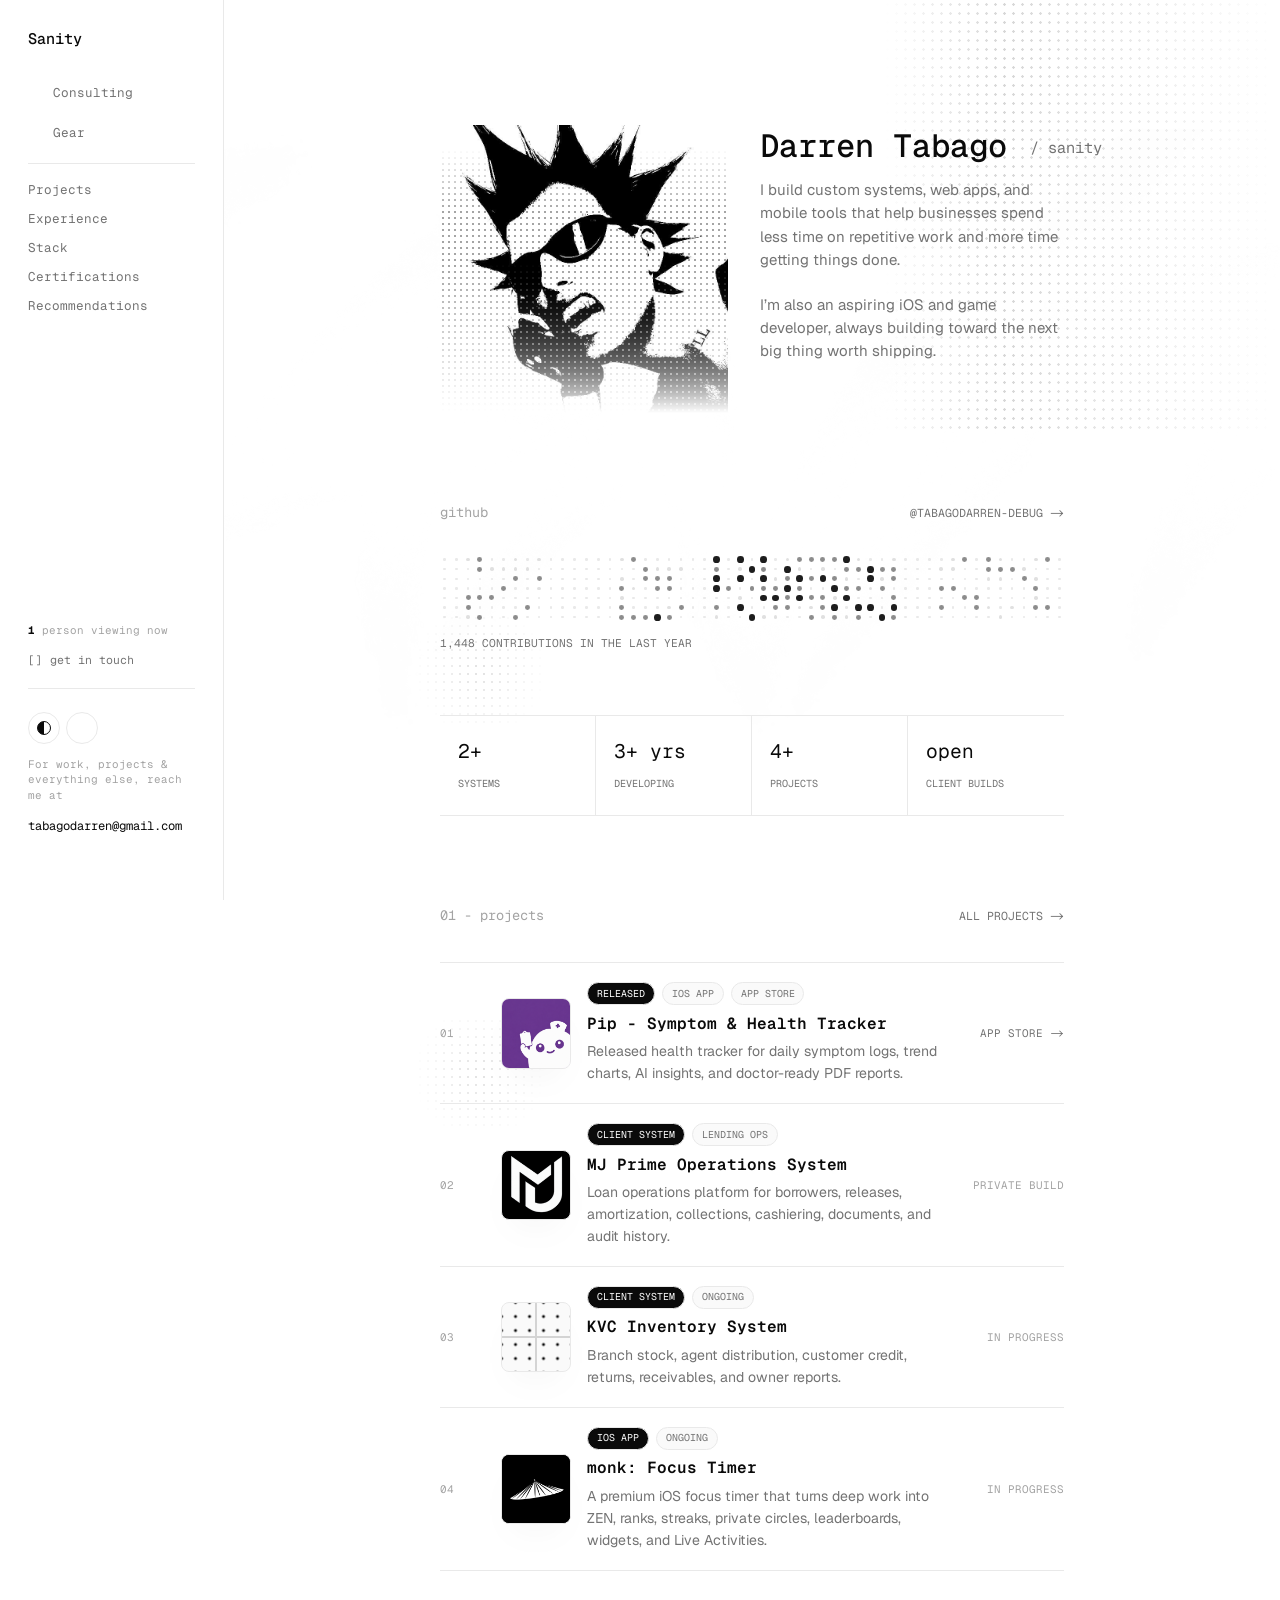
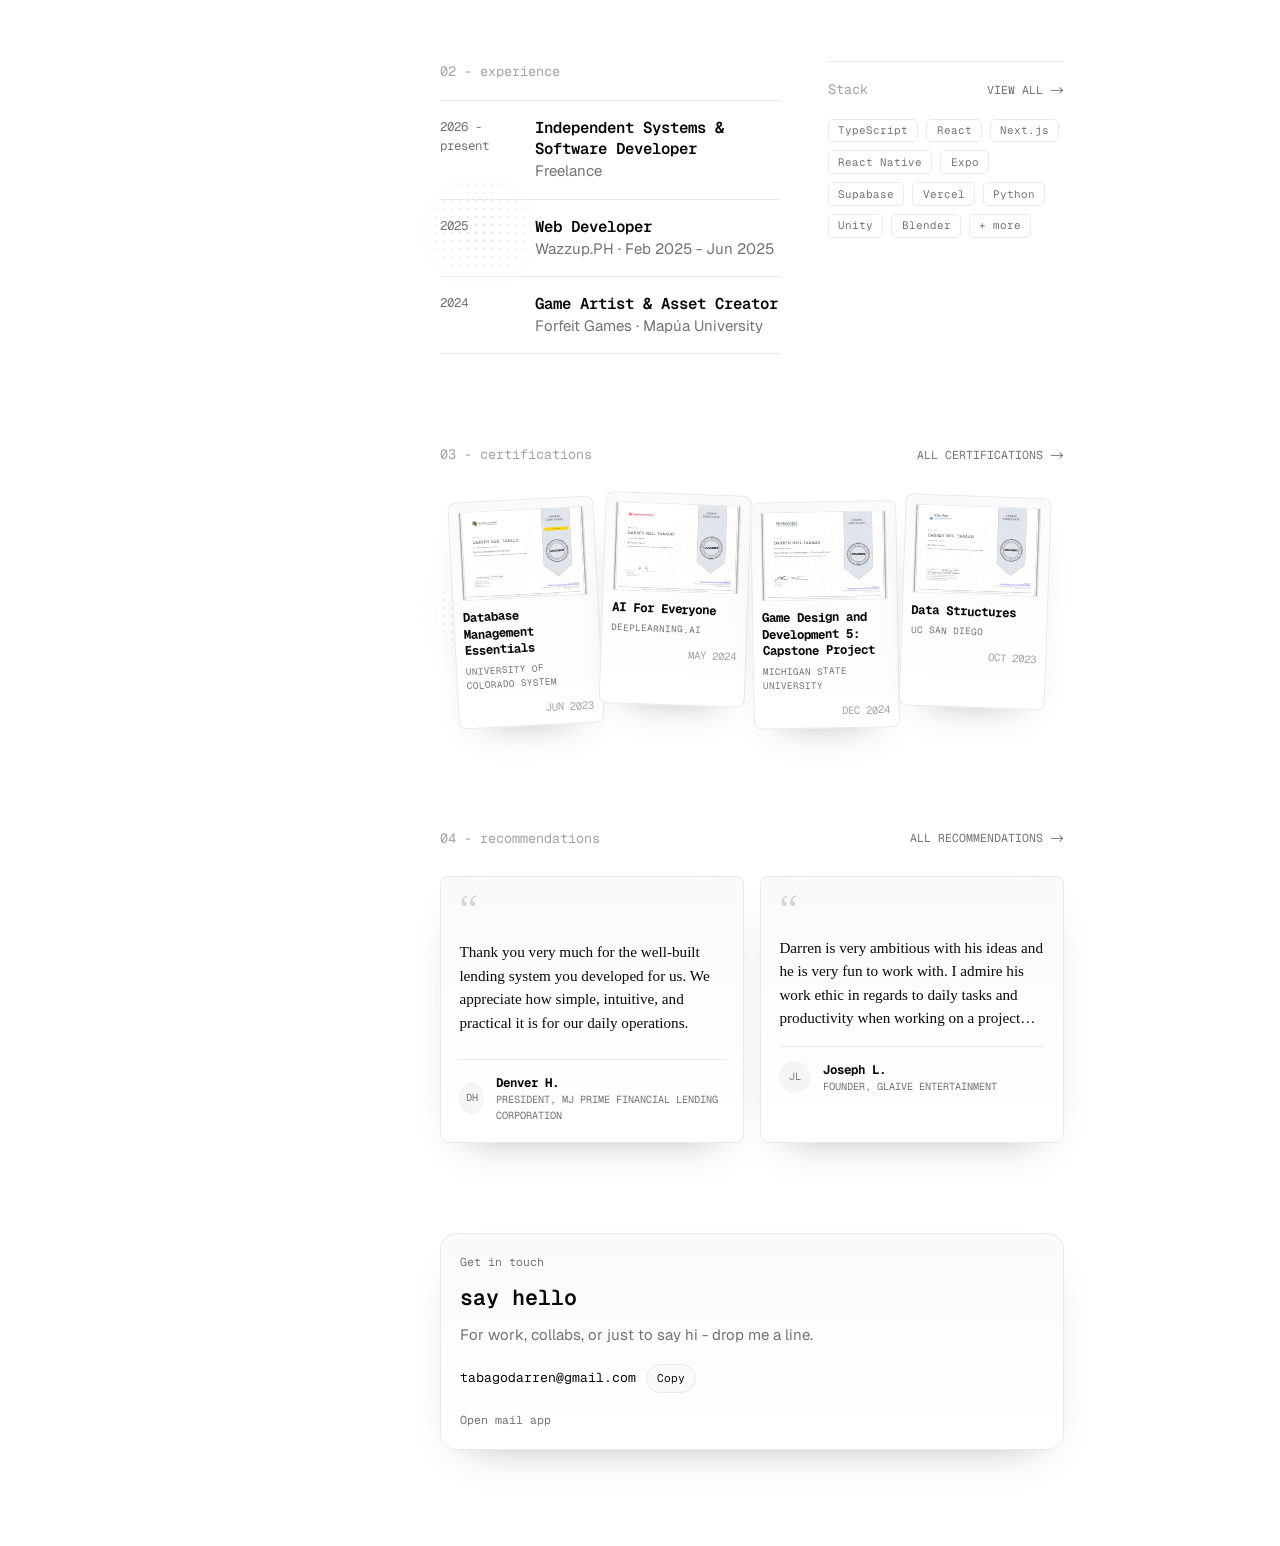
==== commit bd996eab: "Add project case studies and Cloudflare support" ====
--- a/index.html
+++ b/index.html
@@ -15,7 +15,7 @@
       href="https://fonts.googleapis.com/css2?family=Geist:wght@400;500;600;700&family=Geist+Mono:wght@400;500;600&display=swap"
       rel="stylesheet"
     >
-    <link rel="stylesheet" href="styles.css?v=site-11">
+    <link rel="stylesheet" href="styles.css?v=site-21">
   </head>
   <body class="home-page">
     <a class="skip-link" href="#main">skip to content</a>
@@ -162,7 +162,7 @@
           <a href="#projects">all projects -></a>
         </div>
         <div class="project-index" aria-label="Selected projects">
-          <article class="project-case">
+          <article class="project-case project-case-interactive" data-project-dialog-trigger="pip" tabindex="0" role="button" aria-haspopup="dialog" aria-label="Open Pip project details">
             <div class="case-number">01</div>
             <div class="app-icon image-icon full-icon">
               <img src="projecticons/pipicon.png" alt="Pip app icon">
@@ -179,7 +179,7 @@
             <a class="case-action" href="https://apps.apple.com/ph/app/pip-symptom-health-tracker/id6773211681" target="_blank" rel="noreferrer">app store -></a>
           </article>
 
-          <article class="project-case">
+          <article class="project-case project-case-interactive" data-project-dialog-trigger="mj-prime" tabindex="0" role="button" aria-haspopup="dialog" aria-label="Open MJ Prime project details">
             <div class="case-number">02</div>
             <div class="app-icon image-icon dark-icon full-icon">
               <img src="projecticons/mjlogodarkmode.png" alt="MJ Lending System logo">
@@ -545,11 +545,25 @@
           <a href="#">all recommendations -></a>
         </div>
         <div class="quote-grid">
-          <button class="recommendation-card" type="button" data-recommendation-card aria-haspopup="dialog" aria-label="Read the full recommendation from Denver H.">
+          <button class="recommendation-card" type="button" data-recommendation-card data-recommendation-name="Denver H." data-recommendation-role="President, MJ Prime Financial Lending Corporation" aria-haspopup="dialog" aria-label="Read the full recommendation from Denver H.">
             <span class="recommendation-mark" aria-hidden="true">&ldquo;</span>
             <blockquote>Thank you very much for the well-built lending system you developed for us. We appreciate how simple, intuitive, and practical it is for our daily operations.</blockquote>
             <span class="recommendation-person"><span class="recommendation-initials" aria-hidden="true">DH</span><span><strong>Denver H.</strong><small>President, MJ Prime Financial Lending Corporation</small></span></span>
+            <div data-recommendation-full hidden>
+              <p>Thank you very much for the well-built lending system you developed for us. We appreciate how simple, intuitive, and practical it is for our daily operations.</p>
+              <p>Features such as DTR and cashiering have made our monitoring and transactions much more organized and convenient.</p>
+              <p>Overall, we are very satisfied with both the system and your service. You were easy to communicate with, responsive, and delivered a system that our team can use with confidence. Highly recommended!</p>
+            </div>
+          </button>
+          <button class="recommendation-card" type="button" data-recommendation-card data-recommendation-name="Joseph L." data-recommendation-role="Founder, Glaive Entertainment" aria-haspopup="dialog" aria-label="Read the full recommendation from Joseph L.">
+            <span class="recommendation-mark" aria-hidden="true">&ldquo;</span>
+            <blockquote>Darren is very ambitious with his ideas and he is very fun to work with. I admire his work ethic in regards to daily tasks and productivity when working on a project together.</blockquote>
+            <span class="recommendation-person"><span class="recommendation-initials" aria-hidden="true">JL</span><span><strong>Joseph L.</strong><small>Founder, Glaive Entertainment</small></span></span>
             <span class="recommendation-more">read full recommendation -></span>
+            <div data-recommendation-full hidden>
+              <p>Darren is very ambitious with his ideas and he is very fun to work with. I admire his work ethic in regards to daily tasks and productivity when working on a project together.</p>
+              <p>Despite his ideas seemingly looking a bit ambitious at first, he delivers.</p>
+            </div>
           </button>
         </div>
       </section>
@@ -592,8 +606,8 @@
       <div class="recommendation-dialog-bar">
         <div>
           <p class="recommendation-dialog-label">Client recommendation</p>
-          <h2 id="recommendation-dialog-title">Denver H.</h2>
-          <p class="recommendation-dialog-role">President, MJ Prime Financial Lending Corporation</p>
+          <h2 id="recommendation-dialog-title"></h2>
+          <p class="recommendation-dialog-role"></p>
         </div>
         <button class="recommendation-dialog-close" type="button">close</button>
       </div>
@@ -602,7 +616,115 @@
       <blockquote>Overall, we are very satisfied with both the system and your service. You were easy to communicate with, responsive, and delivered a system that our team can use with confidence. Highly recommended!”</blockquote>
     </dialog>
 
+    <dialog class="project-dialog" data-project-dialog="pip" aria-labelledby="project-dialog-title">
+      <div class="project-dialog-bar">
+        <p>01 - released iOS app</p>
+        <button class="project-dialog-close" type="button" aria-label="close Pip project details">close</button>
+      </div>
+
+      <section class="project-dialog-hero">
+        <img class="project-dialog-icon" src="projecticons/pipicon.png" alt="Pip app icon">
+        <div>
+          <p class="project-dialog-kicker">Pip - Symptom &amp; Health Tracker</p>
+          <h2 id="project-dialog-title">A calm daily health record, ready when it matters.</h2>
+          <p>Track symptoms, mood, sleep, energy, and more in seconds. Pip turns daily logs into clear trends and a doctor-ready history for your next appointment.</p>
+        </div>
+        <a class="project-dialog-store" href="https://apps.apple.com/ph/app/pip-symptom-health-tracker/id6773211681" target="_blank" rel="noreferrer">view on App Store <span aria-hidden="true">-&gt;</span></a>
+      </section>
+
+      <dl class="project-dialog-meta">
+        <div><dt>platform</dt><dd>iPhone</dd></div>
+        <div><dt>status</dt><dd>released</dd></div>
+        <div><dt>pricing</dt><dd>free + Pip+</dd></div>
+        <div><dt>focus</dt><dd>health &amp; fitness</dd></div>
+      </dl>
+
+      <div class="project-dialog-gallery-head">
+        <p>app screens <span data-gallery-position>01 - 04 / 08</span></p>
+        <div class="project-gallery-controls" aria-label="Pip screenshot controls">
+          <button type="button" data-gallery-prev aria-label="Previous screenshots" title="Previous screenshots"><i data-lucide="arrow-left" aria-hidden="true"></i></button>
+          <button type="button" data-gallery-next aria-label="Next screenshots" title="Next screenshots"><i data-lucide="arrow-right" aria-hidden="true"></i></button>
+        </div>
+      </div>
+      <section class="project-dialog-gallery" data-project-gallery aria-label="Pip app screenshots">
+        <figure><img src="assets/pip-screenshots/pip-1.png" alt="Pip dashboard screenshot"><figcaption>Daily dashboard</figcaption></figure>
+        <figure><img src="assets/pip-screenshots/pip-2.png" alt="Pip fatigue log screenshot"><figcaption>Quick symptom logging</figcaption></figure>
+        <figure><img src="assets/pip-screenshots/pip-3.png" alt="Pip quick log screenshot"><figcaption>One-flow quick log</figcaption></figure>
+        <figure><img src="assets/pip-screenshots/pip-4.png" alt="Pip custom tracker screenshot"><figcaption>Custom trackers</figcaption></figure>
+        <figure><img src="assets/pip-screenshots/pip-5.png" alt="Pip history screenshot"><figcaption>Daily history</figcaption></figure>
+        <figure><img src="assets/pip-screenshots/pip-6.png" alt="Pip AI insights screenshot"><figcaption>AI insights</figcaption></figure>
+        <figure><img src="assets/pip-screenshots/pip-7.png" alt="Pip trend charts screenshot"><figcaption>Seven-day trends</figcaption></figure>
+        <figure><img src="assets/pip-screenshots/pip-8.png" alt="Pip health report screenshot"><figcaption>Shareable health report</figcaption></figure>
+      </section>
+
+      <section class="project-dialog-details" aria-label="Pip capabilities">
+        <div><strong>Log without friction</strong><p>Built-in or custom trackers, a one-tap log flow, and optional notes keep the daily habit light.</p></div>
+        <div><strong>See the pattern</strong><p>Trend charts make it easier to spot what is improving, what is changing, and what needs attention.</p></div>
+        <div><strong>Bring context to care</strong><p>Pip+ adds AI observations and an exportable symptom history for more useful appointments.</p></div>
+      </section>
+    </dialog>
+
+    <dialog class="project-dialog project-dialog--system" data-project-dialog="mj-prime" aria-labelledby="mj-prime-dialog-title">
+      <div class="project-dialog-bar">
+        <p>02 - private client system</p>
+        <button class="project-dialog-close" type="button" aria-label="close MJ Prime project details">close</button>
+      </div>
+
+      <section class="project-dialog-hero">
+        <img class="project-dialog-icon" src="projecticons/mjlogodarkmode.png" alt="MJ Prime logo">
+        <div>
+          <p class="project-dialog-kicker">MJ Prime Operations System</p>
+          <h2 id="mj-prime-dialog-title">A complete operating desk for lending teams.</h2>
+          <p>A custom lending operations platform that brings loan releases, collections, payments, cashiering, reporting, and attendance into one practical system.</p>
+        </div>
+        <span class="project-dialog-store" aria-label="Private client build">private client build</span>
+      </section>
+
+      <dl class="project-dialog-meta">
+        <div><dt>platform</dt><dd>web system</dd></div>
+        <div><dt>status</dt><dd>client build</dd></div>
+        <div><dt>focus</dt><dd>lending operations</dd></div>
+        <div><dt>access</dt><dd>private</dd></div>
+      </dl>
+
+      <div class="project-dialog-gallery-head">
+        <p>product screens <span data-gallery-position>01 - 02 / 06</span></p>
+        <div class="project-gallery-controls" aria-label="MJ Prime screenshot controls">
+          <button type="button" data-gallery-prev aria-label="Previous screenshots" title="Previous screenshots"><i data-lucide="arrow-left" aria-hidden="true"></i></button>
+          <button type="button" data-gallery-next aria-label="Next screenshots" title="Next screenshots"><i data-lucide="arrow-right" aria-hidden="true"></i></button>
+        </div>
+      </div>
+      <section class="project-dialog-gallery project-dialog-gallery--landscape" data-project-gallery aria-label="MJ Prime system screenshots">
+        <figure><img src="assets/mj-prime-screenshots/dashboard.png" alt="MJ Prime lending operations dashboard"><figcaption>Operations dashboard</figcaption></figure>
+        <figure><img src="assets/mj-prime-screenshots/new-loan.png" alt="MJ Prime new loan workflow"><figcaption>Loan creation</figcaption></figure>
+        <figure><img src="assets/mj-prime-screenshots/collections.png" alt="MJ Prime collections screen"><figcaption>Collections management</figcaption></figure>
+        <figure><img src="assets/mj-prime-screenshots/cashiering.png" alt="MJ Prime cashiering dashboard"><figcaption>Cashiering controls</figcaption></figure>
+        <figure><img src="assets/mj-prime-screenshots/dtr-station.png" alt="MJ Prime DTR station"><figcaption>DTR station</figcaption></figure>
+        <figure><img src="assets/mj-prime-screenshots/reports.png" alt="MJ Prime reports screen"><figcaption>Reporting</figcaption></figure>
+      </section>
+
+      <section class="project-dialog-details" aria-label="MJ Prime capabilities">
+        <div><strong>Loan lifecycle</strong><p>Create and manage lending records from release through amortization, collections, and account history.</p></div>
+        <div><strong>Clear financial control</strong><p>Cashiering tools centralize daily movement, manual entries, and operational tracking.</p></div>
+        <div><strong>Built for the team</strong><p>DTR, reports, and company settings support the day-to-day work around the core lending workflow.</p></div>
+      </section>
+    </dialog>
+
+    <dialog class="screenshot-dialog" data-screenshot-dialog aria-labelledby="screenshot-dialog-title">
+      <div class="screenshot-dialog-bar">
+        <div>
+          <p>screenshot preview</p>
+          <h2 id="screenshot-dialog-title">Project screen</h2>
+        </div>
+        <button class="screenshot-dialog-close" type="button" aria-label="close screenshot preview">close</button>
+      </div>
+      <figure class="screenshot-dialog-figure">
+        <img class="screenshot-dialog-image" src="" alt="">
+        <figcaption class="screenshot-dialog-caption"></figcaption>
+      </figure>
+    </dialog>
+
     <script src="https://unpkg.com/lucide@0.468.0/dist/umd/lucide.min.js"></script>
-    <script src="script.js?v=site-10"></script>
+    <script src="script.js?v=site-20"></script>
   </body>
 </html>
--- a/styles.css
+++ b/styles.css
@@ -785,6 +785,15 @@
   transform: translateX(2px);
 }
 
+.project-case-interactive {
+  cursor: pointer;
+}
+
+.project-case-interactive:focus-visible {
+  outline: 2px solid var(--ink);
+  outline-offset: 3px;
+}
+
 .case-number,
 .case-action {
   color: var(--faint);
@@ -1985,10 +1994,339 @@
   line-height: 1.65;
 }
 
+.recommendation-dialog > blockquote { display: none; }
+
 .recommendation-dialog-close:hover,
 .recommendation-dialog-close:focus-visible {
   border-color: var(--ink);
 }
+
+.project-dialog {
+  width: min(94vw, 80rem);
+  max-height: min(92dvh, 58rem);
+  overflow: auto;
+  border: 1px solid var(--line-strong);
+  border-radius: 8px;
+  background: var(--bg);
+  color: var(--ink);
+  box-shadow: 0 32px 90px -20px rgb(0 0 0 / 70%);
+  padding: 1rem;
+}
+
+.project-dialog[open] { animation: certificate-dialog-in 220ms var(--ease) both; }
+.project-dialog.is-closing { animation: certificate-dialog-out 180ms ease-in both; }
+
+.project-dialog::backdrop {
+  background: rgb(0 0 0 / 68%);
+  backdrop-filter: blur(8px);
+}
+
+.project-dialog[open]::backdrop { animation: certificate-backdrop-in 180ms ease-out both; }
+.project-dialog.is-closing::backdrop { animation: certificate-backdrop-out 180ms ease-in both; }
+
+.project-dialog-bar,
+.project-dialog-hero,
+.project-dialog-meta,
+.project-dialog-details { border-bottom: 1px solid var(--line); }
+
+.project-dialog-bar {
+  display: flex;
+  align-items: center;
+  justify-content: space-between;
+  gap: 1rem;
+  padding-bottom: 0.85rem;
+}
+
+.project-dialog-bar p,
+.project-dialog-kicker,
+.project-dialog-meta dt,
+.project-dialog-meta dd,
+.project-dialog-gallery figcaption,
+.project-dialog-store {
+  margin: 0;
+  font-family: "Geist Mono", ui-monospace, monospace;
+  font-size: 0.66rem;
+  text-transform: uppercase;
+}
+
+.project-dialog-bar p,
+.project-dialog-kicker,
+.project-dialog-meta dt,
+.project-dialog-gallery figcaption { color: var(--muted); }
+
+.project-dialog-close {
+  min-width: 3.5rem;
+  min-height: 2.75rem;
+  cursor: pointer;
+  border: 1px solid var(--line-strong);
+  border-radius: 6px;
+  background: var(--surface);
+  color: var(--ink);
+  font-family: "Geist Mono", ui-monospace, monospace;
+  font-size: 0.7rem;
+  text-transform: uppercase;
+}
+
+.project-dialog-close:hover,
+.project-dialog-close:focus-visible { border-color: var(--ink); }
+
+.project-dialog-hero {
+  display: grid;
+  grid-template-columns: 5.5rem minmax(0, 1fr) max-content;
+  gap: 1.25rem;
+  align-items: center;
+  padding: 1.35rem 0;
+}
+
+.project-dialog-icon {
+  width: 5.5rem;
+  aspect-ratio: 1;
+  border: 1px solid var(--line);
+  border-radius: 8px;
+}
+
+.project-dialog-hero h2 {
+  max-width: 38rem;
+  margin: 0.3rem 0 0;
+  font-size: clamp(1.25rem, 2.3vw, 2rem);
+  line-height: 1.25;
+}
+
+.project-dialog-hero p:not(.project-dialog-kicker) {
+  max-width: 43rem;
+  margin: 0.7rem 0 0;
+  color: var(--muted);
+}
+
+.project-dialog-store {
+  align-self: end;
+  border: 1px solid var(--line-strong);
+  border-radius: 6px;
+  padding: 0.7rem 0.8rem;
+  color: var(--ink);
+  transition: transform 180ms ease, border-color 180ms ease;
+}
+
+.project-dialog-store:hover {
+  border-color: var(--ink);
+  transform: translate(1px, -1px);
+}
+
+.project-dialog-meta {
+  display: grid;
+  grid-template-columns: repeat(4, 1fr);
+}
+
+.project-dialog-meta div {
+  display: grid;
+  gap: 0.35rem;
+  min-height: 4.6rem;
+  align-content: center;
+  border-right: 1px solid var(--line);
+  padding: 0.8rem 1rem;
+}
+
+.project-dialog-meta div:first-child { padding-left: 0; }
+.project-dialog-meta div:last-child { border-right: 0; }
+.project-dialog-meta dd { color: var(--ink); }
+
+.project-dialog-gallery-head {
+  display: flex;
+  align-items: center;
+  justify-content: space-between;
+  gap: 1rem;
+  padding-top: 1rem;
+}
+
+.project-dialog-gallery-head > p {
+  margin: 0;
+  color: var(--muted);
+  font-family: "Geist Mono", ui-monospace, monospace;
+  font-size: 0.66rem;
+  text-transform: uppercase;
+}
+
+.project-dialog-gallery-head > p span { color: var(--ink); }
+
+.project-gallery-controls {
+  display: flex;
+  gap: 0.35rem;
+}
+
+.project-gallery-controls button {
+  display: grid;
+  width: 2.25rem;
+  height: 2.25rem;
+  cursor: pointer;
+  place-items: center;
+  border: 1px solid var(--line-strong);
+  border-radius: 6px;
+  background: var(--surface);
+  color: var(--ink);
+  transition: transform 180ms ease, border-color 180ms ease, opacity 180ms ease;
+}
+
+.project-gallery-controls button:hover:not(:disabled) {
+  border-color: var(--ink);
+  transform: translateY(-1px);
+}
+
+.project-gallery-controls button:disabled {
+  cursor: default;
+  opacity: 0.38;
+}
+
+.project-gallery-controls svg { width: 1rem; height: 1rem; }
+
+.project-dialog-gallery {
+  display: grid;
+  grid-auto-columns: minmax(10rem, 13.5rem);
+  grid-auto-flow: column;
+  gap: 0.85rem;
+  overflow-x: auto;
+  overscroll-behavior-inline: contain;
+  scroll-snap-type: inline mandatory;
+  padding: 1.25rem 0;
+}
+
+.project-dialog-gallery figure {
+  margin: 0;
+  scroll-snap-align: start;
+}
+
+.project-dialog-gallery figure[role="button"] {
+  cursor: zoom-in;
+  outline: 0;
+}
+
+.project-dialog-gallery img {
+  display: block;
+  width: 100%;
+  aspect-ratio: 1320 / 2868;
+  border: 1px solid var(--line-strong);
+  border-radius: 8px;
+  background: #7130b4;
+  object-fit: cover;
+  transition: transform 180ms var(--ease), border-color 180ms ease, box-shadow 180ms ease;
+}
+
+.project-dialog-gallery figure[role="button"]:hover img,
+.project-dialog-gallery figure[role="button"]:focus-visible img {
+  border-color: var(--ink);
+  box-shadow: 0 12px 24px -16px rgb(0 0 0 / 82%);
+  transform: translateY(-4px);
+}
+
+.project-dialog-gallery figure[role="button"]:hover figcaption,
+.project-dialog-gallery figure[role="button"]:focus-visible figcaption { color: var(--ink); }
+
+.project-dialog-gallery--landscape {
+  grid-auto-columns: minmax(20rem, 38rem);
+}
+
+.project-dialog-gallery--landscape img {
+  aspect-ratio: 1440 / 950;
+  background: #f5f5f5;
+  object-fit: cover;
+}
+
+.project-dialog-gallery figcaption { margin-top: 0.55rem; }
+
+.project-dialog-details {
+  display: grid;
+  grid-template-columns: repeat(3, 1fr);
+}
+
+.project-dialog-details div {
+  padding: 1rem;
+  border-right: 1px solid var(--line);
+}
+
+.project-dialog-details div:first-child { padding-left: 0; }
+.project-dialog-details div:last-child { border-right: 0; }
+.project-dialog-details strong { font-size: 0.8rem; }
+.project-dialog-details p { margin: 0.45rem 0 0; color: var(--muted); font-size: 0.8rem; }
+
+.screenshot-dialog {
+  width: min(96vw, 92rem);
+  max-height: min(94dvh, 66rem);
+  overflow: auto;
+  border: 1px solid var(--line-strong);
+  border-radius: 8px;
+  background: var(--bg);
+  color: var(--ink);
+  box-shadow: 0 32px 90px -20px rgb(0 0 0 / 72%);
+  padding: 1rem;
+}
+
+.screenshot-dialog[open] { animation: certificate-dialog-in 220ms var(--ease) both; }
+.screenshot-dialog.is-closing { animation: certificate-dialog-out 180ms ease-in both; }
+
+.screenshot-dialog::backdrop {
+  background: rgb(0 0 0 / 76%);
+  backdrop-filter: blur(10px);
+}
+
+.screenshot-dialog[open]::backdrop { animation: certificate-backdrop-in 180ms ease-out both; }
+.screenshot-dialog.is-closing::backdrop { animation: certificate-backdrop-out 180ms ease-in both; }
+
+.screenshot-dialog-bar {
+  display: flex;
+  align-items: center;
+  justify-content: space-between;
+  gap: 1rem;
+  padding-bottom: 0.85rem;
+  border-bottom: 1px solid var(--line);
+}
+
+.screenshot-dialog-bar p,
+.screenshot-dialog-caption {
+  margin: 0;
+  color: var(--muted);
+  font-family: "Geist Mono", ui-monospace, monospace;
+  font-size: 0.66rem;
+  text-transform: uppercase;
+}
+
+.screenshot-dialog-bar h2 {
+  margin: 0.3rem 0 0;
+  font-size: 1rem;
+}
+
+.screenshot-dialog-close {
+  min-width: 3.5rem;
+  min-height: 2.75rem;
+  cursor: pointer;
+  border: 1px solid var(--line-strong);
+  border-radius: 6px;
+  background: var(--surface);
+  color: var(--ink);
+  font-family: "Geist Mono", ui-monospace, monospace;
+  font-size: 0.7rem;
+  text-transform: uppercase;
+}
+
+.screenshot-dialog-close:hover,
+.screenshot-dialog-close:focus-visible { border-color: var(--ink); }
+
+.screenshot-dialog-figure {
+  display: grid;
+  margin: 1rem 0 0;
+  place-items: center;
+}
+
+.screenshot-dialog-image {
+  display: block;
+  width: auto;
+  max-width: 100%;
+  max-height: calc(94dvh - 9rem);
+  border: 1px solid var(--line-strong);
+  border-radius: 6px;
+  background: transparent;
+  object-fit: contain;
+}
+
+.screenshot-dialog-caption { margin-top: 0.65rem; }
 
 .lower-card {
   border: 1px solid var(--line);
@@ -2368,8 +2706,13 @@
     padding-inline: 0.45rem;
   }
 
-  .cert-featured-tile {
+  #certifications .cert-featured .cert-featured-tile {
     width: calc(50% - 0.2rem);
+    grid-template-columns: 1fr;
+    grid-template-areas:
+      "image"
+      "main"
+      "date";
   }
 
   .cert-category-head {
@@ -2432,6 +2775,45 @@
     justify-content: start;
   }
 
+  .project-dialog {
+    width: calc(100vw - 1rem);
+    max-height: calc(100dvh - 1rem);
+    padding: 0.75rem;
+  }
+
+  .project-dialog-hero {
+    grid-template-columns: 4rem minmax(0, 1fr);
+    gap: 0.85rem;
+  }
+
+  .project-dialog-icon { width: 4rem; }
+
+  .project-dialog-store {
+    grid-column: 1 / -1;
+    justify-self: start;
+  }
+
+  .project-dialog-meta { grid-template-columns: repeat(2, 1fr); }
+  .project-dialog-meta div:nth-child(2) { border-right: 0; }
+  .project-dialog-meta div:nth-child(3),
+  .project-dialog-meta div:nth-child(4) { border-top: 1px solid var(--line); }
+  .project-dialog-meta div:nth-child(3) { padding-left: 0; }
+  .project-dialog-gallery { grid-auto-columns: minmax(9.25rem, 44vw); }
+  .project-dialog-gallery--landscape { grid-auto-columns: minmax(17rem, 82vw); }
+  .project-dialog-gallery-head { padding-top: 0.85rem; }
+  .screenshot-dialog { width: min(96vw, 44rem); padding: 0.75rem; }
+  .screenshot-dialog-image { max-height: calc(94dvh - 8rem); }
+  .project-dialog-details { grid-template-columns: 1fr; }
+
+  .project-dialog-details div,
+  .project-dialog-details div:first-child {
+    border-right: 0;
+    border-bottom: 1px solid var(--line);
+    padding: 0.9rem 0;
+  }
+
+  .project-dialog-details div:last-child { border-bottom: 0; }
+
   .timeline article {
     grid-template-columns: 3.6rem minmax(0, 1fr);
   }
@@ -2442,6 +2824,13 @@
   .certificate-dialog[open]::backdrop,
   .recommendation-dialog[open],
   .recommendation-dialog[open]::backdrop {
+    animation: none;
+  }
+
+  .project-dialog[open],
+  .project-dialog[open]::backdrop,
+  .screenshot-dialog[open],
+  .screenshot-dialog[open]::backdrop {
     animation: none;
   }
 
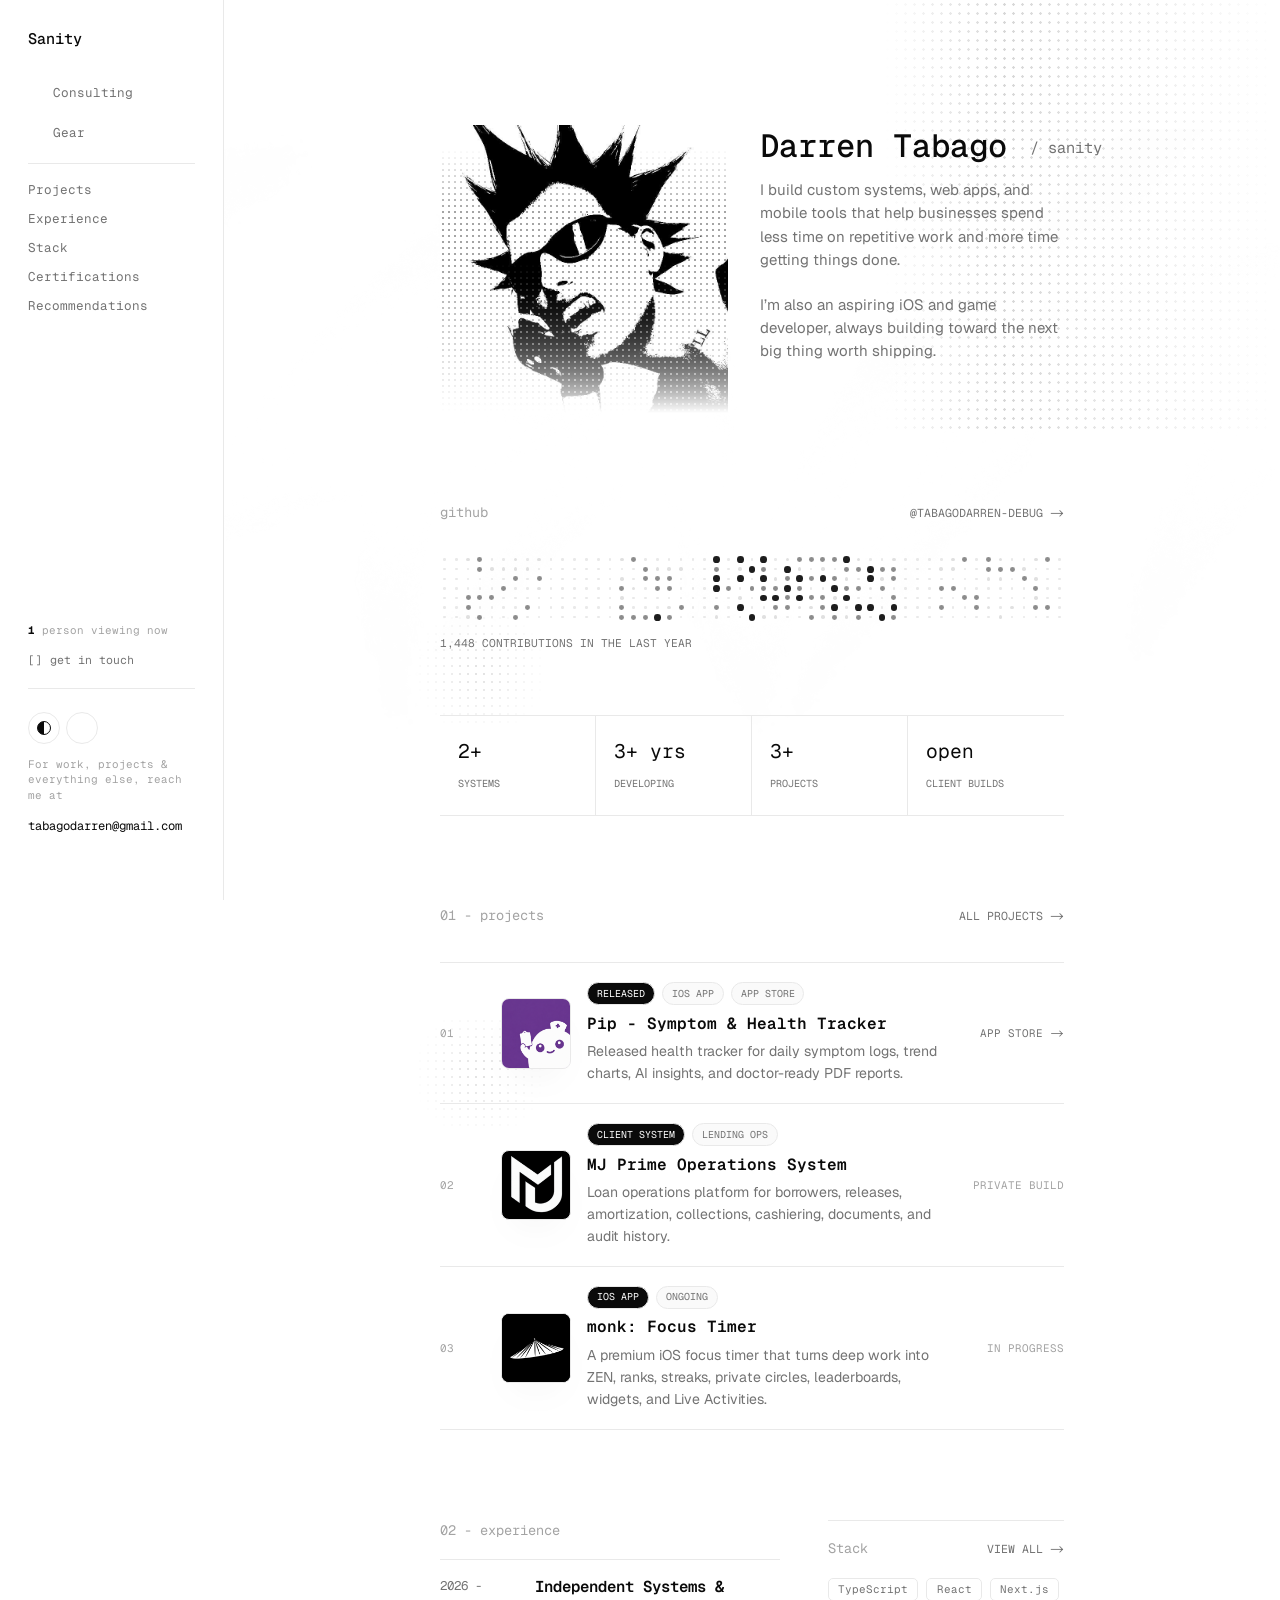
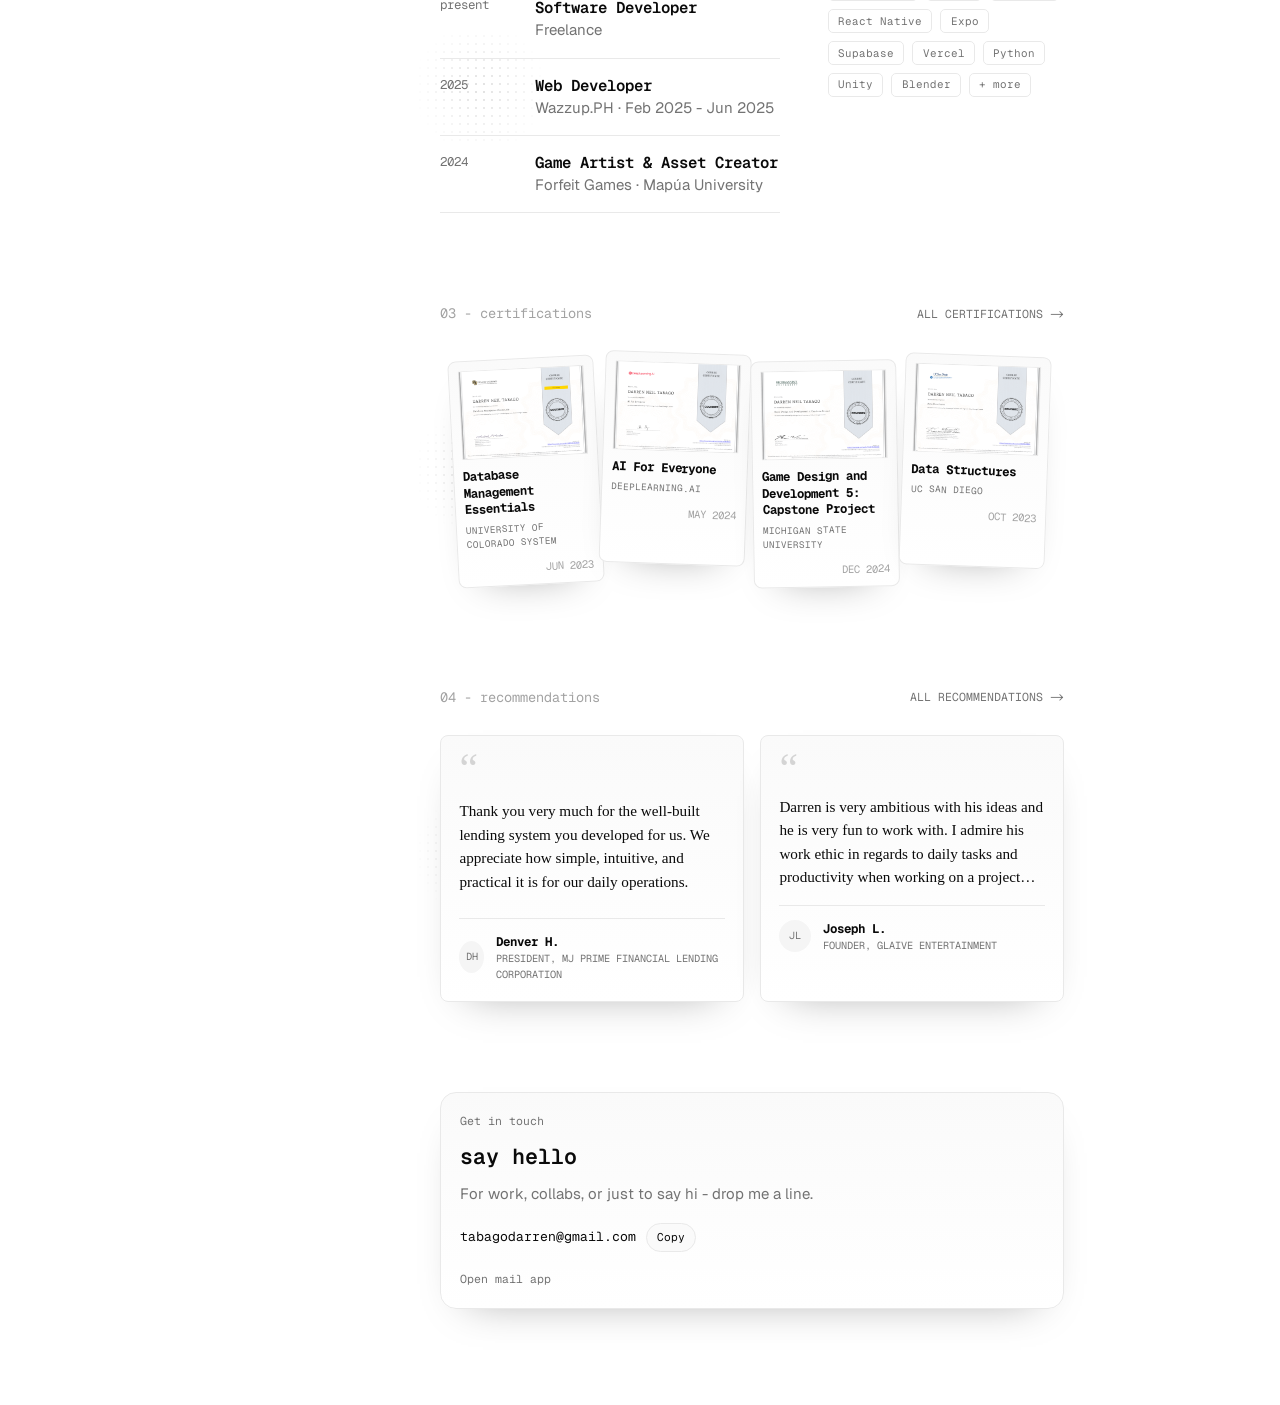
==== commit 2d54eadc: "Remove KVC project from portfolio" ====
--- a/index.html
+++ b/index.html
@@ -147,7 +147,7 @@
           <span>developing</span>
         </a>
         <a href="#projects">
-          <strong>4+</strong>
+          <strong>3+</strong>
           <span>projects</span>
         </a>
         <a href="#contact">
@@ -197,20 +197,6 @@
 
           <article class="project-case">
             <div class="case-number">03</div>
-            <div class="app-icon icon-stock" aria-hidden="true"></div>
-            <div class="case-copy">
-              <div class="project-badges">
-                <span>client system</span>
-                <span>ongoing</span>
-              </div>
-              <h3>KVC Inventory System</h3>
-              <p>Branch stock, agent distribution, customer credit, returns, receivables, and owner reports.</p>
-            </div>
-            <span class="case-action">in progress</span>
-          </article>
-
-          <article class="project-case">
-            <div class="case-number">04</div>
             <div class="app-icon image-icon dark-icon">
               <img src="assets/monkappiconupdated.png" alt="monk app icon">
             </div>
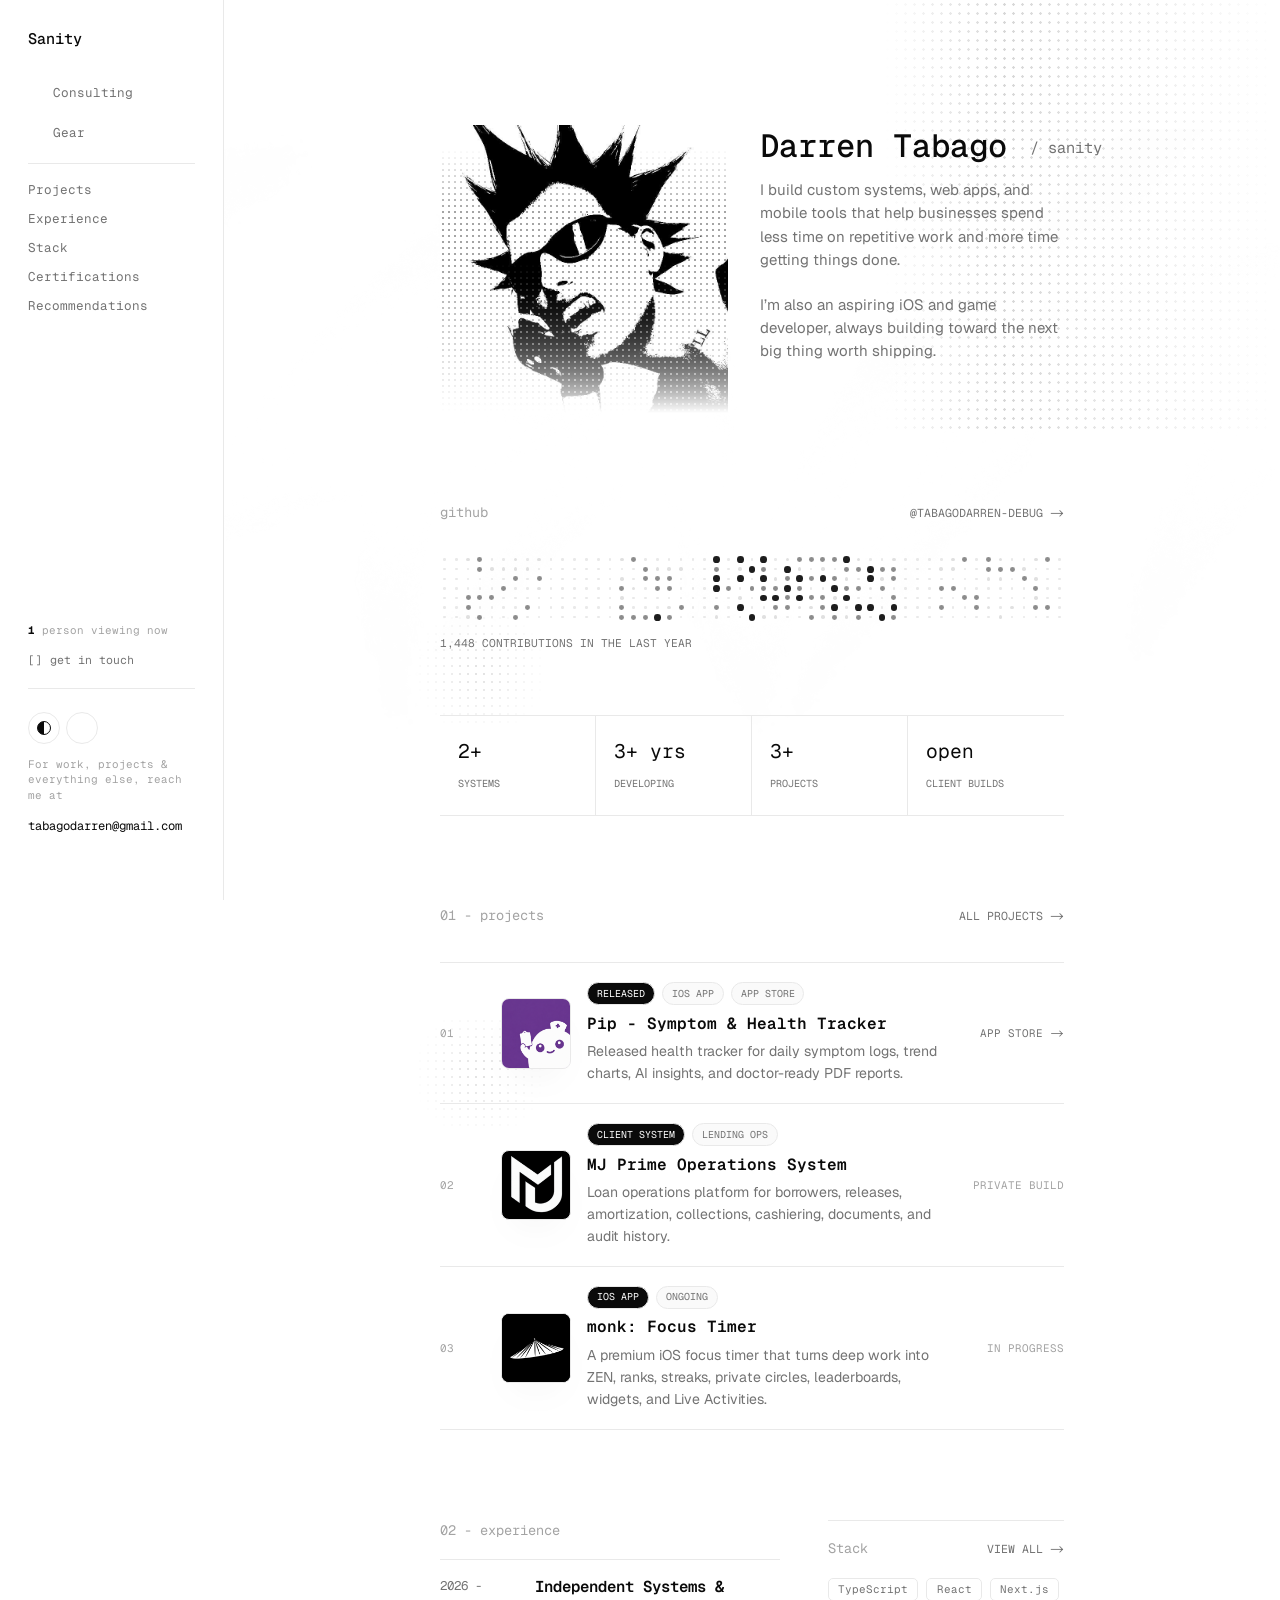
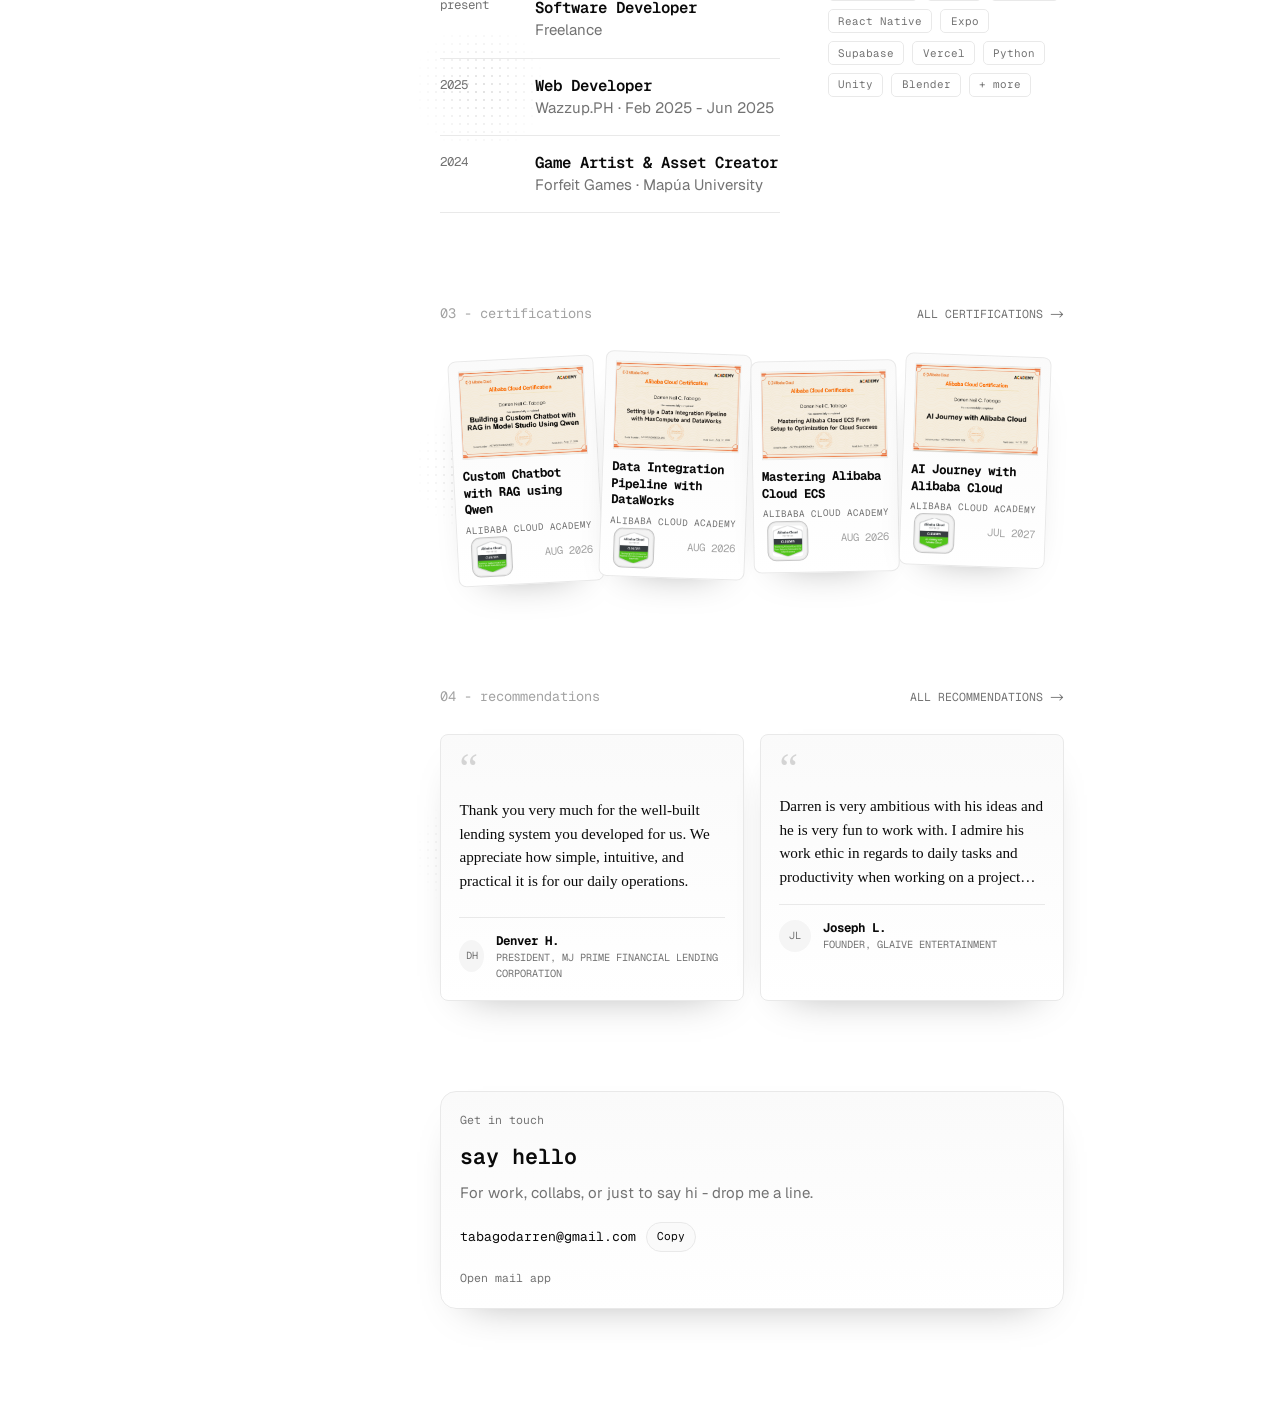
==== commit 8cc0d19e: "Add Alibaba Cloud certs to certifications page and fix mobile nav Mobile menu on every page only lis" ====
--- a/index.html
+++ b/index.html
@@ -91,9 +91,13 @@
 
     <div class="mobile-menu" hidden>
       <nav aria-label="mobile menu">
+        <a href="consulting.html?v=nav-4">Consulting</a>
+        <a href="gear.html?v=nav-4">Gear</a>
         <a href="#projects">Projects</a>
         <a href="#experience">Experience</a>
         <a href="stack.html">Stack</a>
+        <a href="certifications.html">Certifications</a>
+        <a href="#recommendations">Recommendations</a>
         <a href="#contact">Contact</a>
       </nav>
     </div>
@@ -271,37 +275,41 @@
         </div>
         <div class="cert-featured" aria-label="Selected credentials">
           <div class="cert-grid">
-            <a class="cert-tile cert-featured-tile" href="certifs/Coursera%20CWQKAU4G4NX4.pdf" data-certificate-preview data-verify-url="https://coursera.org/verify/CWQKAU4G4NX4" target="_blank" rel="noreferrer" aria-label="Open Database Management Essentials certificate preview">
-              <img class="cert-featured-image" src="certifs/previews/CWQKAU4G4NX4.png" alt="Database Management Essentials certificate" loading="lazy">
+            <a class="cert-tile cert-featured-tile" href="certifs/alibabacertifs/img_8ded803e61ed46f0ba4e534c89ea4569.png" data-certificate-preview data-verify-url="certifs/alibabacertifs/img_8ded803e61ed46f0ba4e534c89ea4569.png" target="_blank" rel="noreferrer" aria-label="Open Building a Custom Chatbot with RAG in Model Studio Using Qwen certificate preview">
+              <img class="cert-featured-image" src="certifs/alibabacertifs/img_8ded803e61ed46f0ba4e534c89ea4569.png" alt="Building a Custom Chatbot with RAG in Model Studio Using Qwen certificate" loading="lazy">
+              <img class="cert-badge-image" src="certifs/alibabacertifs/O1CN01iovslp1XmwC12rB8j_!!6000000002967-2-tps-668-668.webp" alt="" loading="lazy">
               <span class="cert-main">
-                <strong>Database Management Essentials</strong>
-                <span>University of Colorado System</span>
+                <strong>Custom Chatbot with RAG using Qwen</strong>
+                <span>Alibaba Cloud Academy</span>
               </span>
-              <time datetime="2023-06-26">Jun 2023</time>
+              <time datetime="2026-08-17">Aug 2026</time>
             </a>
-            <a class="cert-tile cert-featured-tile" href="certifs/Coursera%206NVV4N8DKXK4.pdf" data-certificate-preview data-verify-url="https://coursera.org/verify/6NVV4N8DKXK4" target="_blank" rel="noreferrer" aria-label="Open AI For Everyone certificate preview">
-              <img class="cert-featured-image" src="certifs/previews/6NVV4N8DKXK4.png" alt="AI For Everyone certificate" loading="lazy">
+            <a class="cert-tile cert-featured-tile" href="certifs/alibabacertifs/img_46306cb5818b3cfd940b9664fa6f09e8.jpg" data-certificate-preview data-verify-url="certifs/alibabacertifs/img_46306cb5818b3cfd940b9664fa6f09e8.jpg" target="_blank" rel="noreferrer" aria-label="Open Setting Up a Data Integration Pipeline with MaxCompute and DataWorks certificate preview">
+              <img class="cert-featured-image" src="certifs/alibabacertifs/img_46306cb5818b3cfd940b9664fa6f09e8.jpg" alt="Setting Up a Data Integration Pipeline with MaxCompute and DataWorks certificate" loading="lazy">
+              <img class="cert-badge-image" src="certifs/alibabacertifs/O1CN010ZK3JP1hvlyferbJQ_!!6000000004340-2-tps-668-668.webp" alt="" loading="lazy">
               <span class="cert-main">
-                <strong>AI For Everyone</strong>
-                <span>DeepLearning.AI</span>
+                <strong>Data Integration Pipeline with DataWorks</strong>
+                <span>Alibaba Cloud Academy</span>
               </span>
-              <time datetime="2024-05-10">May 2024</time>
+              <time datetime="2026-08-17">Aug 2026</time>
             </a>
-            <a class="cert-tile cert-featured-tile" href="certifs/Coursera%20514OYQ6QNHXM.pdf" data-certificate-preview data-verify-url="https://coursera.org/verify/514OYQ6QNHXM" target="_blank" rel="noreferrer" aria-label="Open Game Design and Development 5 Capstone Project certificate preview">
-              <img class="cert-featured-image" src="certifs/previews/514OYQ6QNHXM.png" alt="Game Design and Development 5 Capstone Project certificate" loading="lazy">
+            <a class="cert-tile cert-featured-tile" href="certifs/alibabacertifs/img_89a6bc7967efe526f25dd48ae3981c31.jpg" data-certificate-preview data-verify-url="certifs/alibabacertifs/img_89a6bc7967efe526f25dd48ae3981c31.jpg" target="_blank" rel="noreferrer" aria-label="Open Mastering Alibaba Cloud ECS From Setup to Optimization for Cloud Success certificate preview">
+              <img class="cert-featured-image" src="certifs/alibabacertifs/img_89a6bc7967efe526f25dd48ae3981c31.jpg" alt="Mastering Alibaba Cloud ECS From Setup to Optimization for Cloud Success certificate" loading="lazy">
+              <img class="cert-badge-image" src="certifs/alibabacertifs/O1CN01npqthv23NLkxyApxt_!!6000000007243-2-tps-668-668.webp" alt="" loading="lazy">
               <span class="cert-main">
-                <strong>Game Design and Development 5: Capstone Project</strong>
-                <span>Michigan State University</span>
+                <strong>Mastering Alibaba Cloud ECS</strong>
+                <span>Alibaba Cloud Academy</span>
               </span>
-              <time datetime="2024-12-11">Dec 2024</time>
+              <time datetime="2026-08-17">Aug 2026</time>
             </a>
-            <a class="cert-tile cert-featured-tile" href="certifs/Coursera%20U3X84WHR88KL.pdf" data-certificate-preview data-verify-url="https://coursera.org/verify/U3X84WHR88KL" target="_blank" rel="noreferrer" aria-label="Open Data Structures certificate preview">
-              <img class="cert-featured-image" src="certifs/previews/U3X84WHR88KL.png" alt="Data Structures certificate" loading="lazy">
+            <a class="cert-tile cert-featured-tile" href="certifs/alibabacertifs/img_b0389a5ad482f3c70cc63048ea39e128.png" data-certificate-preview data-verify-url="certifs/alibabacertifs/img_b0389a5ad482f3c70cc63048ea39e128.png" target="_blank" rel="noreferrer" aria-label="Open AI Journey with Alibaba Cloud certificate preview">
+              <img class="cert-featured-image" src="certifs/alibabacertifs/img_b0389a5ad482f3c70cc63048ea39e128.png" alt="AI Journey with Alibaba Cloud certificate" loading="lazy">
+              <img class="cert-badge-image" src="certifs/alibabacertifs/O1CN01a8SG0n1gJvYarZXuI_!!6000000004122-2-tps-669-669.webp" alt="" loading="lazy">
               <span class="cert-main">
-                <strong>Data Structures</strong>
-                <span>UC San Diego</span>
+                <strong>AI Journey with Alibaba Cloud</strong>
+                <span>Alibaba Cloud Academy</span>
               </span>
-              <time datetime="2023-10-26">Oct 2023</time>
+              <time datetime="2027-07-18">Jul 2027</time>
             </a>
           </div>
         </div>
--- a/styles.css
+++ b/styles.css
@@ -1154,6 +1154,20 @@
   object-fit: cover;
 }
 
+.cert-badge-image {
+  display: block;
+  width: 2.4rem;
+  height: 2.4rem;
+  object-fit: contain;
+  margin-top: -2.1rem;
+  margin-left: 0.35rem;
+  border: 1px solid var(--line);
+  border-radius: 8px;
+  background: #f3f3f3;
+  padding: 0.16rem;
+  box-shadow: 0 0 0 1px rgba(0, 0, 0, 0.22);
+}
+
 .cert-featured-tile .cert-main strong {
   font-size: 0.78rem;
 }
